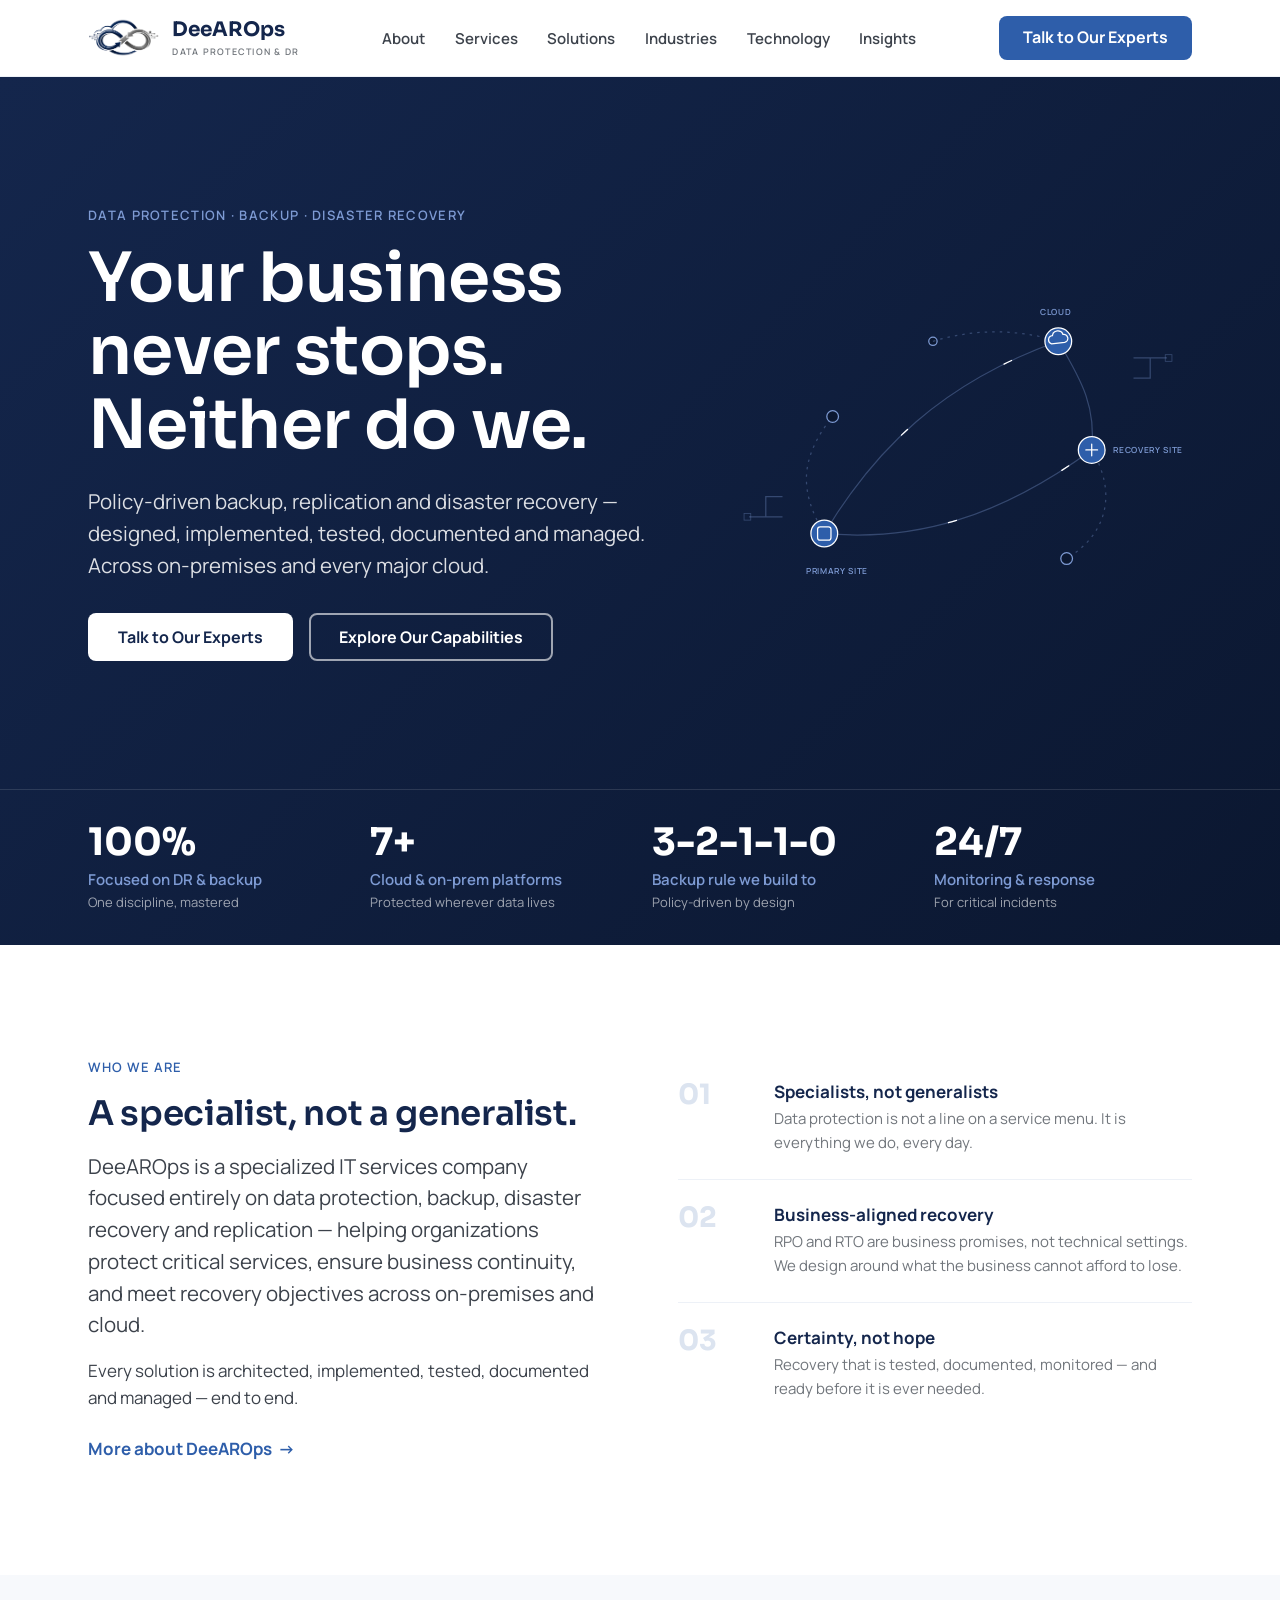
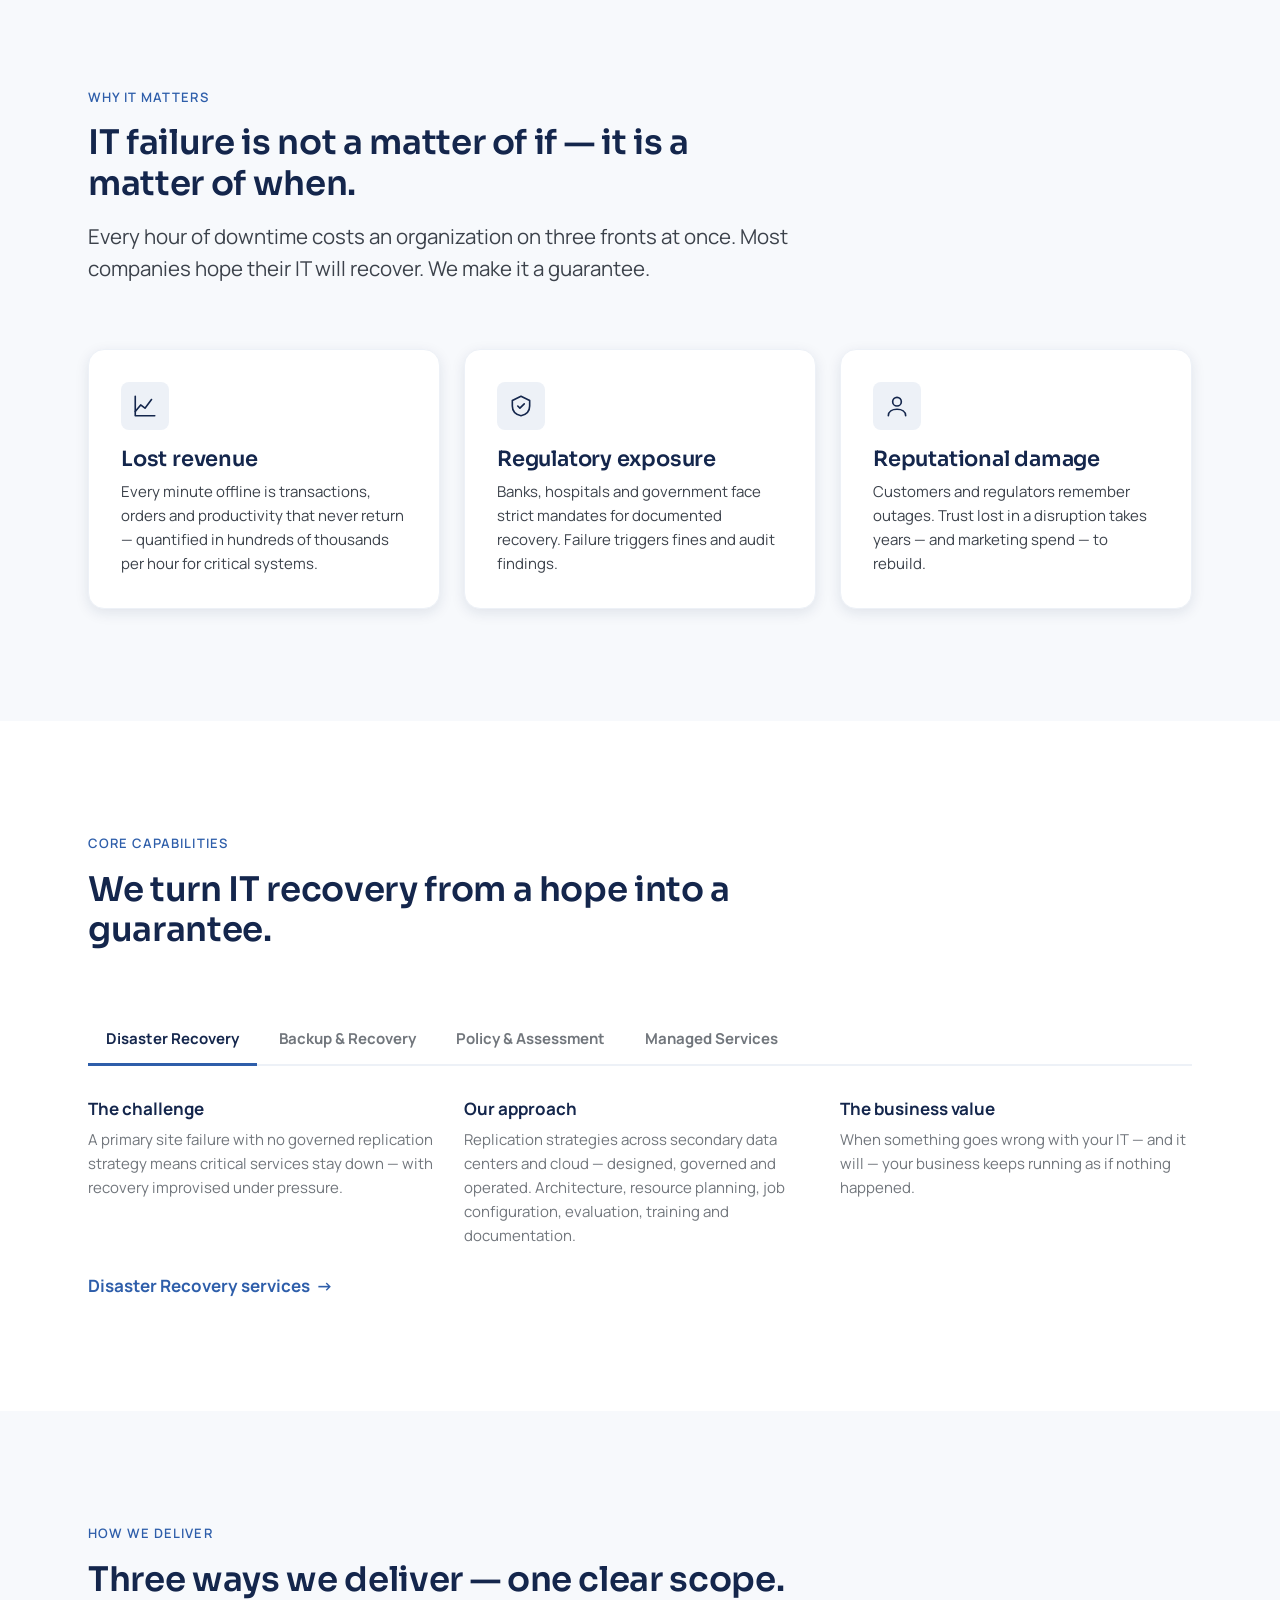
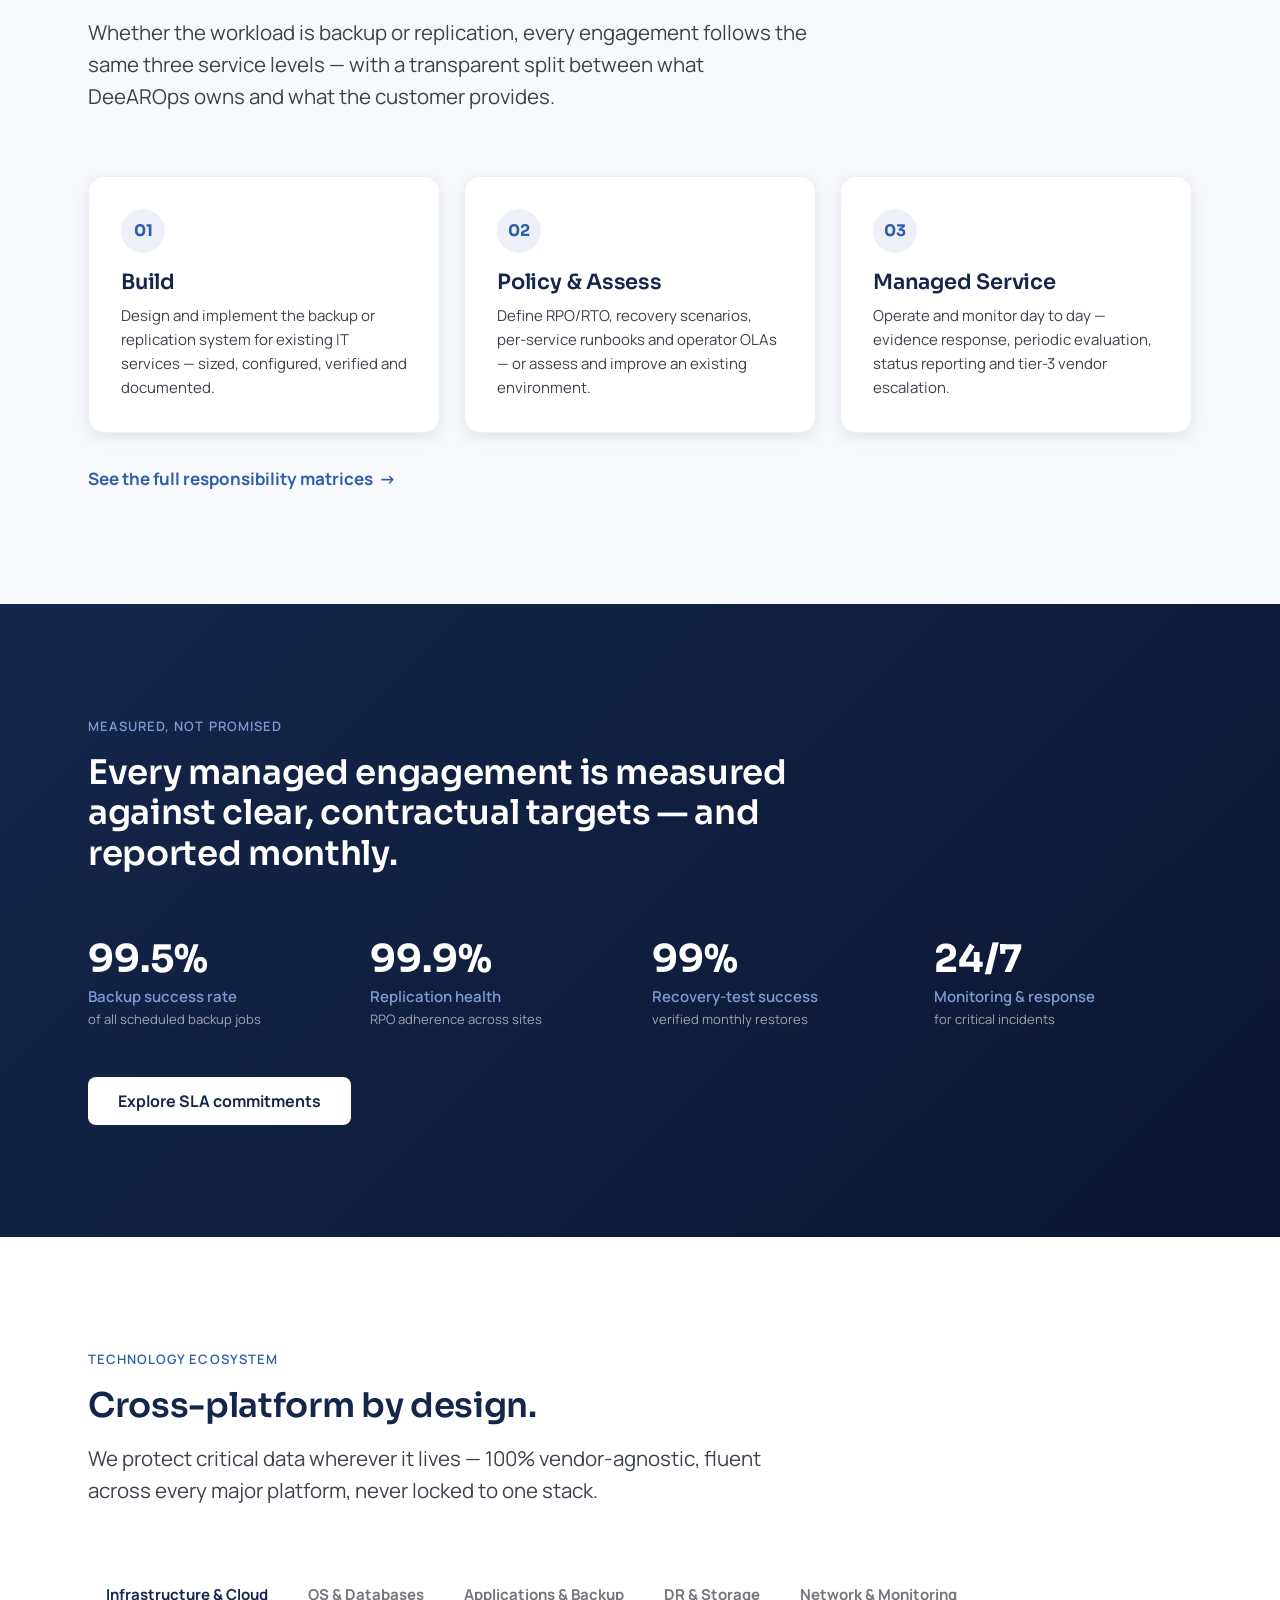
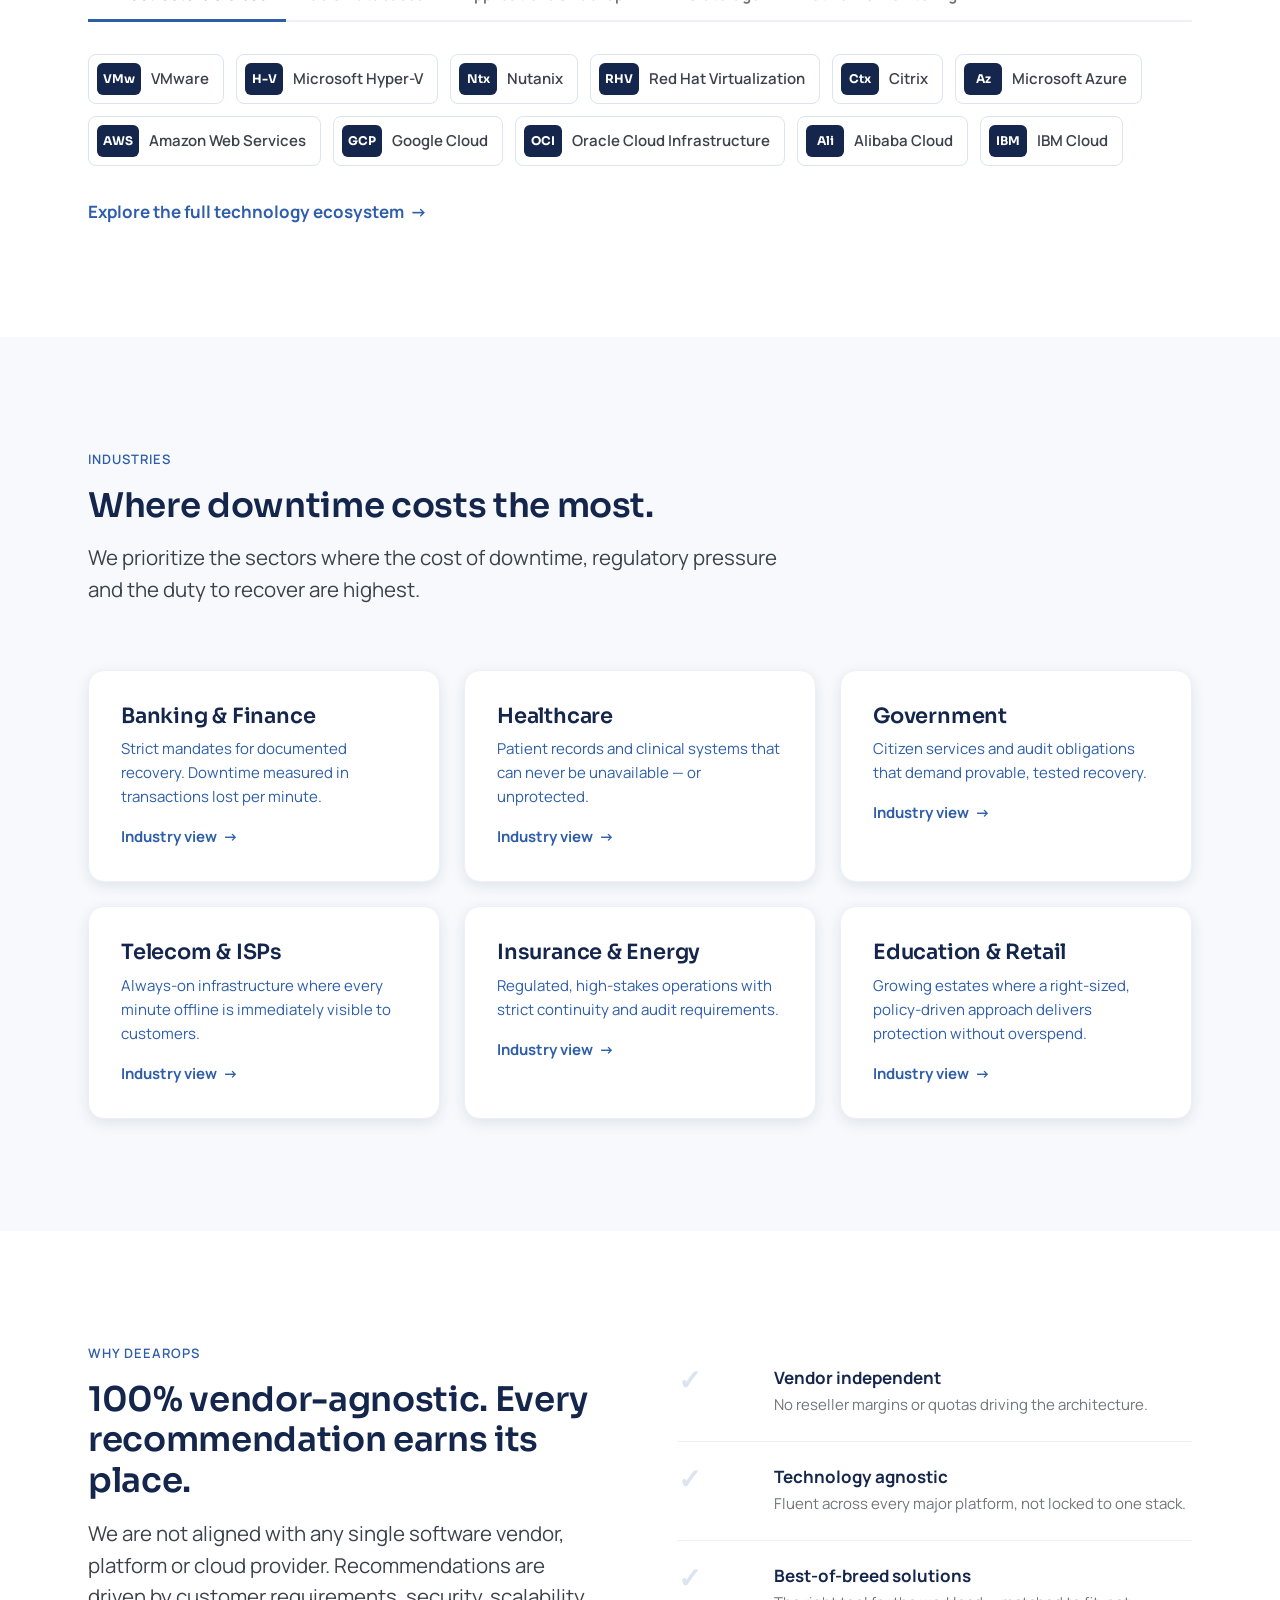
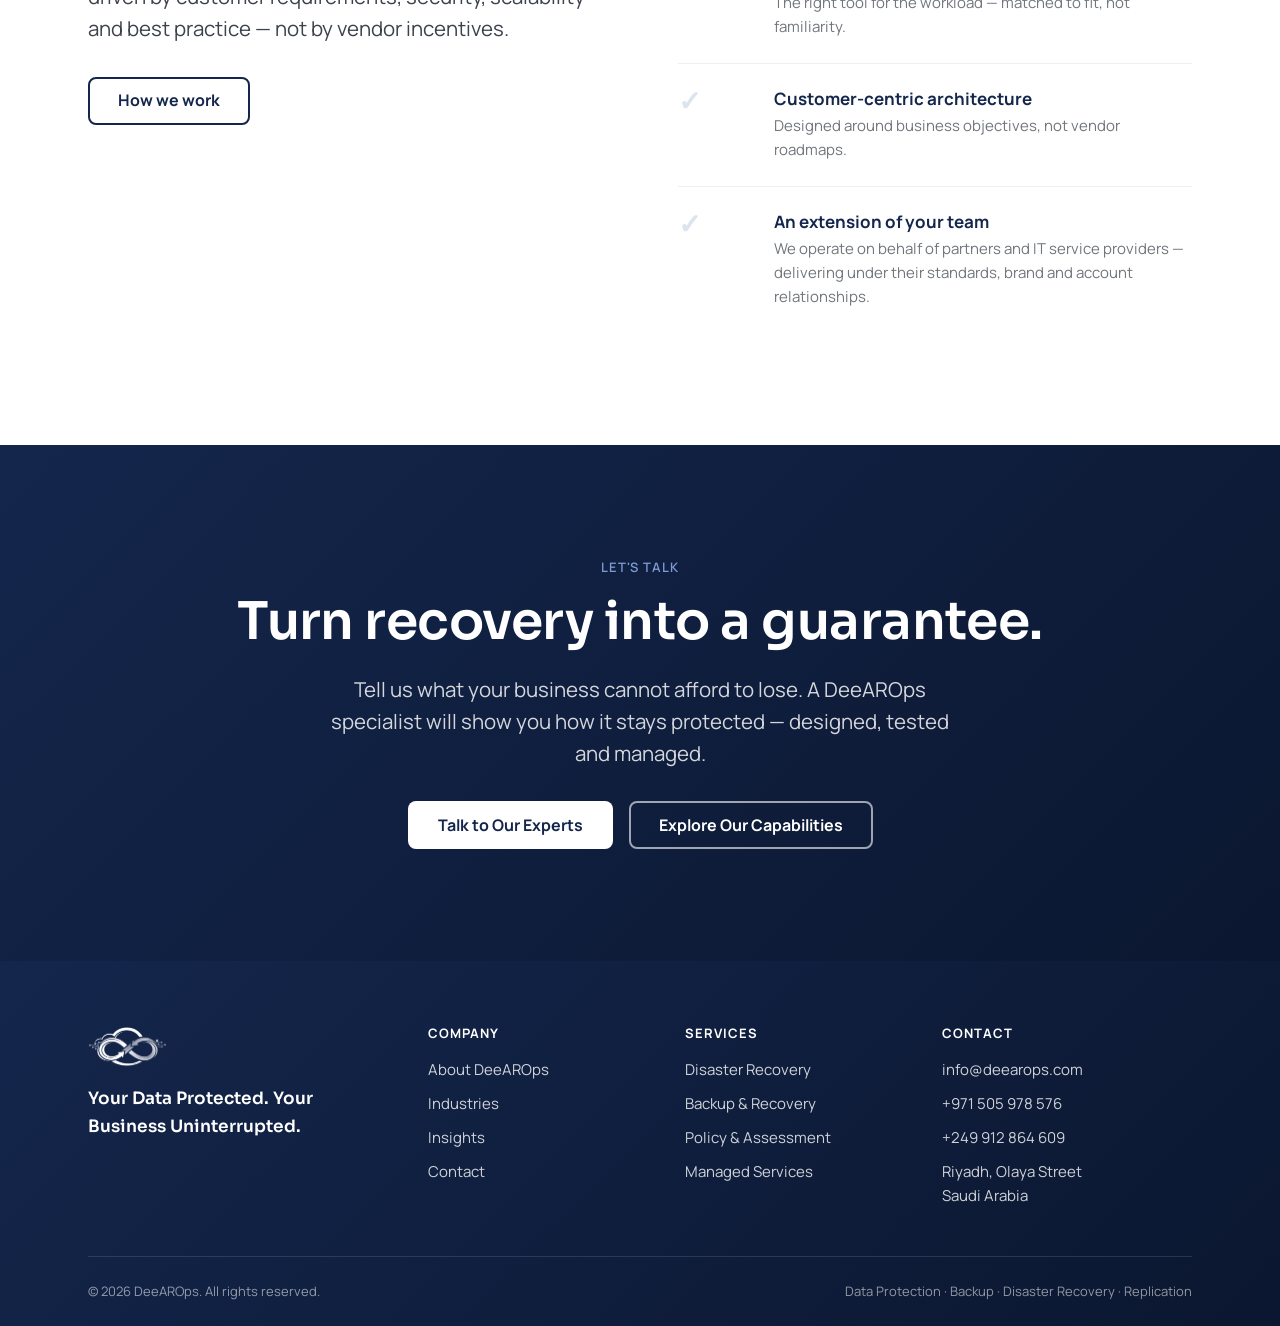
==== index.html @ 9488fcd0 "DeeAROps corporate website — brand-guideline-driven static site 8 pages (Home, About, Services, Solu" ====
<!DOCTYPE html>
<html lang="en">
<head>
<meta charset="utf-8">
<meta name="viewport" content="width=device-width, initial-scale=1">
<title>DeeAROps — Data Protection, Backup &amp; Disaster Recovery Specialists</title>
<meta name="description" content="DeeAROps is a specialized IT services company focused entirely on data protection, backup, disaster recovery and replication — policy-driven, vendor-neutral, across on-premises and every major cloud.">
<link rel="canonical" href="https://www.deearops.com/">
<meta property="og:type" content="website">
<meta property="og:title" content="DeeAROps — Your business never stops. Neither do we.">
<meta property="og:description" content="Policy-driven backup, replication and disaster recovery — designed, implemented, tested, documented and managed.">
<meta property="og:url" content="https://www.deearops.com/">
<meta property="og:image" content="https://www.deearops.com/assets/logo-icon.png">
<link rel="icon" type="image/png" sizes="32x32" href="assets/favicon-32.png">
<link rel="icon" type="image/png" sizes="48x48" href="assets/favicon-48.png">
<link rel="apple-touch-icon" href="assets/apple-touch-icon.png">
<link rel="preconnect" href="https://fonts.googleapis.com">
<link rel="preconnect" href="https://fonts.gstatic.com" crossorigin>
<link href="https://fonts.googleapis.com/css2?family=Manrope:wght@400;600;700&family=Sora:wght@500;600;700&display=swap" rel="stylesheet">
<link rel="stylesheet" href="css/main.css">
<script src="js/main.js" defer></script>
</head>
<body>
<a class="skip-link" href="#main">Skip to content</a>

<header class="site-header">
  <div class="container nav-wrap">
    <a class="brand" href="index.html" aria-label="DeeAROps home">
      <img src="assets/logo-mark.png" alt="DeeAROps — infinity cloud logo" width="72" height="40">
      <span>
        <span class="brand-name">DeeAROps</span>
        <span class="brand-tag">Data Protection &amp; DR</span>
      </span>
    </a>
    <nav class="site-nav" id="site-nav" aria-label="Main navigation">
      <ul>
        <li><a href="about.html">About</a></li>
        <li><a href="services.html">Services</a></li>
        <li><a href="solutions.html">Solutions</a></li>
        <li><a href="industries.html">Industries</a></li>
        <li><a href="technology.html">Technology</a></li>
        <li><a href="insights.html">Insights</a></li>
        <li class="mobile-only"><a href="contact.html">Talk to Our Experts</a></li>
      </ul>
    </nav>
    <div class="nav-cta"><a class="btn btn-primary" href="contact.html">Talk to Our Experts</a></div>
    <button class="nav-toggle" type="button" aria-expanded="false" aria-controls="site-nav" aria-label="Open menu">
      <span class="bar"></span><span class="bar"></span><span class="bar"></span>
    </button>
  </div>
</header>

<main id="main">

  <!-- ============ HERO ============ -->
  <section class="hero on-dark">
    <div class="container">
      <div class="hero-inner">
        <div>
          <span class="hero-eyebrow">Data Protection · Backup · Disaster Recovery</span>
          <h1 class="display">Your business never stops.<br>Neither do we.</h1>
          <p class="lead">Policy-driven backup, replication and disaster recovery — designed, implemented, tested, documented and managed. Across on-premises and every major cloud.</p>
          <div class="hero-ctas">
            <a class="btn btn-primary" href="contact.html">Talk to Our Experts</a>
            <a class="btn btn-secondary" href="services.html">Explore Our Capabilities</a>
          </div>
        </div>
        <div class="hero-visual" aria-hidden="true">
          <svg viewBox="0 0 560 460" role="presentation" focusable="false">
            <path class="net-line" d="M120 350 C 180 250, 260 170, 400 120"></path>
            <path class="net-flow" d="M120 350 C 180 250, 260 170, 400 120"></path>
            <path class="net-line" d="M120 350 C 230 360, 330 330, 440 250"></path>
            <path class="net-flow f2" d="M120 350 C 230 360, 330 330, 440 250"></path>
            <path class="net-line" d="M400 120 C 430 170, 445 200, 440 250"></path>
            <path class="net-flow f3" d="M400 120 C 430 170, 445 200, 440 250"></path>
            <path class="net-line" d="M120 350 C 90 300, 90 260, 130 210" stroke-dasharray="3 6"></path>
            <path class="net-line" d="M440 250 C 470 300, 460 350, 410 380" stroke-dasharray="3 6"></path>
            <circle class="net-node" cx="130" cy="210" r="7"></circle>
            <circle class="net-node" cx="410" cy="380" r="7"></circle>
            <circle class="net-node" cx="250" cy="120" r="5"></circle>
            <path class="net-line" d="M250 120 C 300 105, 350 105, 400 120" stroke-dasharray="3 6"></path>
            <circle class="net-pulse" cx="120" cy="350" r="26"></circle>
            <circle class="net-node net-node-core" cx="120" cy="350" r="16"></circle>
            <rect x="112" y="342" width="16" height="16" rx="3" fill="none" stroke="#fff" stroke-width="1.5"></rect>
            <text class="net-label" x="98" y="398">PRIMARY SITE</text>
            <circle class="net-pulse p2" cx="400" cy="120" r="26"></circle>
            <circle class="net-node net-node-core" cx="400" cy="120" r="16"></circle>
            <path d="M392 123 a5 5 0 0 1 1-9.8 a6.5 6.5 0 0 1 12.6-1.4 a4.8 4.8 0 0 1 2 9.4 z" fill="none" stroke="#fff" stroke-width="1.5" stroke-linejoin="round"></path>
            <text class="net-label" x="378" y="88">CLOUD</text>
            <circle class="net-pulse p3" cx="440" cy="250" r="26"></circle>
            <circle class="net-node net-node-core" cx="440" cy="250" r="16"></circle>
            <path d="M433 250 h14 M440 243 v14" stroke="#fff" stroke-width="1.5" stroke-linecap="round" fill="none"></path>
            <text class="net-label" x="466" y="254">RECOVERY SITE</text>
            <path class="net-line" d="M30 330 h40 M50 330 v-24 h20" stroke-opacity="0.2"></path>
            <rect x="24" y="326" width="8" height="8" fill="none" stroke="#7E9BD4" stroke-opacity="0.35"></rect>
            <path class="net-line" d="M530 140 h-40 M510 140 v24 h-20" stroke-opacity="0.2"></path>
            <rect x="528" y="136" width="8" height="8" fill="none" stroke="#7E9BD4" stroke-opacity="0.35"></rect>
          </svg>
        </div>
      </div>
    </div>
    <div class="stats-strip">
      <div class="container">
        <div class="grid grid-4">
          <div class="stat">
            <div class="stat-num">100%</div>
            <div class="stat-label">Focused on DR &amp; backup</div>
            <div class="stat-sub">One discipline, mastered</div>
          </div>
          <div class="stat">
            <div class="stat-num">7+</div>
            <div class="stat-label">Cloud &amp; on-prem platforms</div>
            <div class="stat-sub">Protected wherever data lives</div>
          </div>
          <div class="stat">
            <div class="stat-num">3-2-1-1-0</div>
            <div class="stat-label">Backup rule we build to</div>
            <div class="stat-sub">Policy-driven by design</div>
          </div>
          <div class="stat">
            <div class="stat-num">24/7</div>
            <div class="stat-label">Monitoring &amp; response</div>
            <div class="stat-sub">For critical incidents</div>
          </div>
        </div>
      </div>
    </div>
  </section>

  <!-- ============ INTRODUCTION ============ -->
  <section class="section">
    <div class="container">
      <div class="two-col">
        <div class="reveal">
          <span class="eyebrow">Who we are</span>
          <h2>A specialist, not a generalist.</h2>
          <p class="lead" style="margin-top:16px;">DeeAROps is a specialized IT services company focused entirely on data protection, backup, disaster recovery and replication — helping organizations protect critical services, ensure business continuity, and meet recovery objectives across on-premises and cloud.</p>
          <p style="margin-top:16px;">Every solution is architected, implemented, tested, documented and managed — end to end.</p>
          <p style="margin-top:24px;"><a class="text-link" href="about.html">More about DeeAROps <span class="arr" aria-hidden="true">→</span></a></p>
        </div>
        <div>
          <div class="value-row reveal">
            <div class="idx">01</div>
            <div>
              <h4>Specialists, not generalists</h4>
              <p class="muted" style="margin-top:4px;">Data protection is not a line on a service menu. It is everything we do, every day.</p>
            </div>
          </div>
          <div class="value-row reveal reveal-d1">
            <div class="idx">02</div>
            <div>
              <h4>Business-aligned recovery</h4>
              <p class="muted" style="margin-top:4px;">RPO and RTO are business promises, not technical settings. We design around what the business cannot afford to lose.</p>
            </div>
          </div>
          <div class="value-row reveal reveal-d2">
            <div class="idx">03</div>
            <div>
              <h4>Certainty, not hope</h4>
              <p class="muted" style="margin-top:4px;">Recovery that is tested, documented, monitored — and ready before it is ever needed.</p>
            </div>
          </div>
        </div>
      </div>
    </div>
  </section>

  <!-- ============ WHY IT MATTERS ============ -->
  <section class="section bg-paper">
    <div class="container">
      <div class="section-head reveal">
        <span class="eyebrow">Why it matters</span>
        <h2>IT failure is not a matter of if — it is a matter of when.</h2>
        <p class="lead">Every hour of downtime costs an organization on three fronts at once. Most companies hope their IT will recover. We make it a guarantee.</p>
      </div>
      <div class="grid grid-3">
        <div class="card reveal">
          <div class="card-icon" aria-hidden="true">
            <svg viewBox="0 0 24 24" fill="none" stroke-width="1.5" stroke-linecap="round" stroke-linejoin="round"><path d="M3 17l5-6 4 3 6-8"></path><path d="M21 21H3V3"></path></svg>
          </div>
          <h3>Lost revenue</h3>
          <p>Every minute offline is transactions, orders and productivity that never return — quantified in hundreds of thousands per hour for critical systems.</p>
        </div>
        <div class="card reveal reveal-d1">
          <div class="card-icon" aria-hidden="true">
            <svg viewBox="0 0 24 24" fill="none" stroke-width="1.5" stroke-linecap="round" stroke-linejoin="round"><path d="M12 3l8 4v5c0 5-3.5 8-8 9-4.5-1-8-4-8-9V7z"></path><path d="M9 12l2 2 4-4"></path></svg>
          </div>
          <h3>Regulatory exposure</h3>
          <p>Banks, hospitals and government face strict mandates for documented recovery. Failure triggers fines and audit findings.</p>
        </div>
        <div class="card reveal reveal-d2">
          <div class="card-icon" aria-hidden="true">
            <svg viewBox="0 0 24 24" fill="none" stroke-width="1.5" stroke-linecap="round" stroke-linejoin="round"><circle cx="12" cy="8" r="4"></circle><path d="M4 21c0-4 3.6-6 8-6s8 2 8 6"></path></svg>
          </div>
          <h3>Reputational damage</h3>
          <p>Customers and regulators remember outages. Trust lost in a disruption takes years — and marketing spend — to rebuild.</p>
        </div>
      </div>
    </div>
  </section>

  <!-- ============ CORE CAPABILITIES (tabs) ============ -->
  <section class="section">
    <div class="container">
      <div class="section-head reveal">
        <span class="eyebrow">Core capabilities</span>
        <h2>We turn IT recovery from a hope into a guarantee.</h2>
      </div>
      <div data-tabs class="reveal">
        <div class="tabs" role="tablist" aria-label="Core capabilities">
          <button class="tab-btn" role="tab" aria-selected="true" id="tab-dr" aria-controls="panel-dr">Disaster Recovery</button>
          <button class="tab-btn" role="tab" aria-selected="false" tabindex="-1" id="tab-backup" aria-controls="panel-backup">Backup &amp; Recovery</button>
          <button class="tab-btn" role="tab" aria-selected="false" tabindex="-1" id="tab-policy" aria-controls="panel-policy">Policy &amp; Assessment</button>
          <button class="tab-btn" role="tab" aria-selected="false" tabindex="-1" id="tab-managed" aria-controls="panel-managed">Managed Services</button>
        </div>
        <div class="tab-panel" role="tabpanel" id="panel-dr" aria-labelledby="tab-dr">
          <div class="grid grid-3">
            <div>
              <h4>The challenge</h4>
              <p class="muted" style="margin-top:8px;">A primary site failure with no governed replication strategy means critical services stay down — with recovery improvised under pressure.</p>
            </div>
            <div>
              <h4>Our approach</h4>
              <p class="muted" style="margin-top:8px;">Replication strategies across secondary data centers and cloud — designed, governed and operated. Architecture, resource planning, job configuration, evaluation, training and documentation.</p>
            </div>
            <div>
              <h4>The business value</h4>
              <p class="muted" style="margin-top:8px;">When something goes wrong with your IT — and it will — your business keeps running as if nothing happened.</p>
            </div>
          </div>
          <p style="margin-top:24px;"><a class="text-link" href="services.html#disaster-recovery">Disaster Recovery services <span class="arr" aria-hidden="true">→</span></a></p>
        </div>
        <div class="tab-panel" role="tabpanel" id="panel-backup" aria-labelledby="tab-backup" hidden>
          <div class="grid grid-3">
            <div>
              <h4>The challenge</h4>
              <p class="muted" style="margin-top:8px;">Backups that exist but are never verified are assumptions, not protection — discovered only when a restore fails.</p>
            </div>
            <div>
              <h4>Our approach</h4>
              <p class="muted" style="margin-top:8px;">System design, repository sizing, job configuration with verification, recovery validation, training, documentation and tier-2 support — built to the 3-2-1-1-0 rule.</p>
            </div>
            <div>
              <h4>The business value</h4>
              <p class="muted" style="margin-top:8px;">Verified, restorable copies of what the business cannot afford to lose — with evidence, not assumptions.</p>
            </div>
          </div>
          <p style="margin-top:24px;"><a class="text-link" href="services.html#backup-recovery">Backup &amp; Recovery services <span class="arr" aria-hidden="true">→</span></a></p>
        </div>
        <div class="tab-panel" role="tabpanel" id="panel-policy" aria-labelledby="tab-policy" hidden>
          <div class="grid grid-3">
            <div>
              <h4>The challenge</h4>
              <p class="muted" style="margin-top:8px;">Without defined RPO and RTO per service, recovery objectives are undocumented hopes — and regulators notice.</p>
            </div>
            <div>
              <h4>Our approach</h4>
              <p class="muted" style="margin-top:8px;">Defining RPO and RTO, building recovery scenarios and runbooks per service, developing operator OLAs, and assessing existing environments.</p>
            </div>
            <div>
              <h4>The business value</h4>
              <p class="muted" style="margin-top:8px;">Recovery promises the board, customers and auditors can rely on — documented, auditable, testable.</p>
            </div>
          </div>
          <p style="margin-top:24px;"><a class="text-link" href="services.html#service-levels">Policy &amp; Assessment services <span class="arr" aria-hidden="true">→</span></a></p>
        </div>
        <div class="tab-panel" role="tabpanel" id="panel-managed" aria-labelledby="tab-managed" hidden>
          <div class="grid grid-3">
            <div>
              <h4>The challenge</h4>
              <p class="muted" style="margin-top:8px;">Backup and replication estates need daily operation, monitoring and audit evidence — capacity most IT teams cannot staff around the clock.</p>
            </div>
            <div>
              <h4>Our approach</h4>
              <p class="muted" style="margin-top:8px;">Continuous operation and monitoring, audit-evidence response, periodic evaluation, status reporting and tier-3 vendor escalation.</p>
            </div>
            <div>
              <h4>The business value</h4>
              <p class="muted" style="margin-top:8px;">Accountability that stays — we remain your partner long after go-live, measured against contractual SLAs.</p>
            </div>
          </div>
          <p style="margin-top:24px;"><a class="text-link" href="services.html#sla">Managed Services &amp; SLAs <span class="arr" aria-hidden="true">→</span></a></p>
        </div>
      </div>
    </div>
  </section>

  <!-- ============ SERVICE LEVEL MODEL ============ -->
  <section class="section bg-paper">
    <div class="container">
      <div class="section-head reveal">
        <span class="eyebrow">How we deliver</span>
        <h2>Three ways we deliver — one clear scope.</h2>
        <p class="lead">Whether the workload is backup or replication, every engagement follows the same three service levels — with a transparent split between what DeeAROps owns and what the customer provides.</p>
      </div>
      <div class="grid grid-3">
        <div class="card reveal">
          <div class="step-num" aria-hidden="true">01</div>
          <h3>Build</h3>
          <p>Design and implement the backup or replication system for existing IT services — sized, configured, verified and documented.</p>
        </div>
        <div class="card reveal reveal-d1">
          <div class="step-num" aria-hidden="true">02</div>
          <h3>Policy &amp; Assess</h3>
          <p>Define RPO/RTO, recovery scenarios, per-service runbooks and operator OLAs — or assess and improve an existing environment.</p>
        </div>
        <div class="card reveal reveal-d2">
          <div class="step-num" aria-hidden="true">03</div>
          <h3>Managed Service</h3>
          <p>Operate and monitor day to day — evidence response, periodic evaluation, status reporting and tier-3 vendor escalation.</p>
        </div>
      </div>
      <p class="reveal" style="margin-top:32px;"><a class="text-link" href="services.html">See the full responsibility matrices <span class="arr" aria-hidden="true">→</span></a></p>
    </div>
  </section>

  <!-- ============ SLA BAND ============ -->
  <section class="section band-navy on-dark">
    <div class="container">
      <div class="section-head reveal">
        <span class="eyebrow">Measured, not promised</span>
        <h2>Every managed engagement is measured against clear, contractual targets — and reported monthly.</h2>
      </div>
      <div class="grid grid-4">
        <div class="reveal">
          <div class="stat-num">99.5%</div>
          <div class="stat-label">Backup success rate</div>
          <div class="stat-sub">of all scheduled backup jobs</div>
        </div>
        <div class="reveal reveal-d1">
          <div class="stat-num">99.9%</div>
          <div class="stat-label">Replication health</div>
          <div class="stat-sub">RPO adherence across sites</div>
        </div>
        <div class="reveal reveal-d2">
          <div class="stat-num">99%</div>
          <div class="stat-label">Recovery-test success</div>
          <div class="stat-sub">verified monthly restores</div>
        </div>
        <div class="reveal reveal-d3">
          <div class="stat-num">24/7</div>
          <div class="stat-label">Monitoring &amp; response</div>
          <div class="stat-sub">for critical incidents</div>
        </div>
      </div>
      <div class="hero-ctas reveal" style="margin-top:48px;">
        <a class="btn btn-primary" href="solutions.html">Explore SLA commitments</a>
      </div>
    </div>
  </section>

  <!-- ============ TECHNOLOGY ECOSYSTEM ============ -->
  <section class="section">
    <div class="container">
      <div class="section-head reveal">
        <span class="eyebrow">Technology ecosystem</span>
        <h2>Cross-platform by design.</h2>
        <p class="lead">We protect critical data wherever it lives — 100% vendor-agnostic, fluent across every major platform, never locked to one stack.</p>
      </div>
      <div data-tabs class="reveal">
        <div class="tabs" role="tablist" aria-label="Technology categories">
          <button class="tab-btn" role="tab" aria-selected="true" id="tt-1" aria-controls="tp-1">Infrastructure &amp; Cloud</button>
          <button class="tab-btn" role="tab" aria-selected="false" tabindex="-1" id="tt-2" aria-controls="tp-2">OS &amp; Databases</button>
          <button class="tab-btn" role="tab" aria-selected="false" tabindex="-1" id="tt-3" aria-controls="tp-3">Applications &amp; Backup</button>
          <button class="tab-btn" role="tab" aria-selected="false" tabindex="-1" id="tt-4" aria-controls="tp-4">DR &amp; Storage</button>
          <button class="tab-btn" role="tab" aria-selected="false" tabindex="-1" id="tt-5" aria-controls="tp-5">Network &amp; Monitoring</button>
        </div>
        <div class="tab-panel" role="tabpanel" id="tp-1" aria-labelledby="tt-1">
          <div class="badge-grid">
            <span class="tech-badge"><span class="abbr" aria-hidden="true">VMw</span>VMware</span>
            <span class="tech-badge"><span class="abbr" aria-hidden="true">H-V</span>Microsoft Hyper-V</span>
            <span class="tech-badge"><span class="abbr" aria-hidden="true">Ntx</span>Nutanix</span>
            <span class="tech-badge"><span class="abbr" aria-hidden="true">RHV</span>Red Hat Virtualization</span>
            <span class="tech-badge"><span class="abbr" aria-hidden="true">Ctx</span>Citrix</span>
            <span class="tech-badge"><span class="abbr" aria-hidden="true">Az</span>Microsoft Azure</span>
            <span class="tech-badge"><span class="abbr" aria-hidden="true">AWS</span>Amazon Web Services</span>
            <span class="tech-badge"><span class="abbr" aria-hidden="true">GCP</span>Google Cloud</span>
            <span class="tech-badge"><span class="abbr" aria-hidden="true">OCI</span>Oracle Cloud Infrastructure</span>
            <span class="tech-badge"><span class="abbr" aria-hidden="true">Ali</span>Alibaba Cloud</span>
            <span class="tech-badge"><span class="abbr" aria-hidden="true">IBM</span>IBM Cloud</span>
          </div>
        </div>
        <div class="tab-panel" role="tabpanel" id="tp-2" aria-labelledby="tt-2" hidden>
          <div class="badge-grid">
            <span class="tech-badge"><span class="abbr" aria-hidden="true">WS</span>Windows Server</span>
            <span class="tech-badge"><span class="abbr" aria-hidden="true">RHL</span>Red Hat</span>
            <span class="tech-badge"><span class="abbr" aria-hidden="true">Ubu</span>Ubuntu</span>
            <span class="tech-badge"><span class="abbr" aria-hidden="true">SUSE</span>SUSE</span>
            <span class="tech-badge"><span class="abbr" aria-hidden="true">OL</span>Oracle Linux</span>
            <span class="tech-badge"><span class="abbr" aria-hidden="true">UX</span>UNIX</span>
            <span class="tech-badge"><span class="abbr" aria-hidden="true">SQL</span>Microsoft SQL Server</span>
            <span class="tech-badge"><span class="abbr" aria-hidden="true">Ora</span>Oracle Database</span>
            <span class="tech-badge"><span class="abbr" aria-hidden="true">PG</span>PostgreSQL</span>
            <span class="tech-badge"><span class="abbr" aria-hidden="true">My</span>MySQL</span>
            <span class="tech-badge"><span class="abbr" aria-hidden="true">MDB</span>MariaDB</span>
            <span class="tech-badge"><span class="abbr" aria-hidden="true">Mgo</span>MongoDB</span>
            <span class="tech-badge"><span class="abbr" aria-hidden="true">HANA</span>SAP HANA</span>
          </div>
        </div>
        <div class="tab-panel" role="tabpanel" id="tp-3" aria-labelledby="tt-3" hidden>
          <div class="badge-grid">
            <span class="tech-badge"><span class="abbr" aria-hidden="true">Exc</span>Exchange</span>
            <span class="tech-badge"><span class="abbr" aria-hidden="true">AD</span>Active Directory</span>
            <span class="tech-badge"><span class="abbr" aria-hidden="true">M365</span>Microsoft 365</span>
            <span class="tech-badge"><span class="abbr" aria-hidden="true">SAP</span>SAP</span>
            <span class="tech-badge"><span class="abbr" aria-hidden="true">OrA</span>Oracle Applications</span>
            <span class="tech-badge"><span class="abbr" aria-hidden="true">Web</span>Web &amp; Middleware</span>
            <span class="tech-badge"><span class="abbr" aria-hidden="true">Vee</span>Veeam</span>
            <span class="tech-badge"><span class="abbr" aria-hidden="true">NBU</span>Veritas NetBackup</span>
            <span class="tech-badge"><span class="abbr" aria-hidden="true">CV</span>Commvault</span>
            <span class="tech-badge"><span class="abbr" aria-hidden="true">Rbk</span>Rubrik</span>
            <span class="tech-badge"><span class="abbr" aria-hidden="true">Coh</span>Cohesity</span>
            <span class="tech-badge"><span class="abbr" aria-hidden="true">PP</span>Dell PowerProtect</span>
            <span class="tech-badge"><span class="abbr" aria-hidden="true">ISP</span>IBM Spectrum Protect</span>
          </div>
        </div>
        <div class="tab-panel" role="tabpanel" id="tp-4" aria-labelledby="tt-4" hidden>
          <div class="badge-grid">
            <span class="tech-badge"><span class="abbr" aria-hidden="true">ASR</span>Azure Site Recovery</span>
            <span class="tech-badge"><span class="abbr" aria-hidden="true">SRM</span>VMware Site Recovery Manager</span>
            <span class="tech-badge"><span class="abbr" aria-hidden="true">Zto</span>Zerto</span>
            <span class="tech-badge"><span class="abbr" aria-hidden="true">VR</span>Veeam Replication</span>
            <span class="tech-badge"><span class="abbr" aria-hidden="true">SR</span>Storage Replication</span>
            <span class="tech-badge"><span class="abbr" aria-hidden="true">ODG</span>Oracle Data Guard</span>
            <span class="tech-badge"><span class="abbr" aria-hidden="true">AO</span>SQL Server Always On</span>
            <span class="tech-badge"><span class="abbr" aria-hidden="true">EMC</span>Dell EMC</span>
            <span class="tech-badge"><span class="abbr" aria-hidden="true">NtA</span>NetApp</span>
            <span class="tech-badge"><span class="abbr" aria-hidden="true">HPE</span>HPE</span>
            <span class="tech-badge"><span class="abbr" aria-hidden="true">Pure</span>Pure Storage</span>
            <span class="tech-badge"><span class="abbr" aria-hidden="true">IBM</span>IBM Storage</span>
            <span class="tech-badge"><span class="abbr" aria-hidden="true">HV</span>Hitachi Vantara</span>
          </div>
        </div>
        <div class="tab-panel" role="tabpanel" id="tp-5" aria-labelledby="tt-5" hidden>
          <div class="badge-grid">
            <span class="tech-badge"><span class="abbr" aria-hidden="true">Csco</span>Cisco</span>
            <span class="tech-badge"><span class="abbr" aria-hidden="true">Ftn</span>Fortinet</span>
            <span class="tech-badge"><span class="abbr" aria-hidden="true">PAN</span>Palo Alto Networks</span>
            <span class="tech-badge"><span class="abbr" aria-hidden="true">CP</span>Check Point</span>
            <span class="tech-badge"><span class="abbr" aria-hidden="true">F5</span>F5</span>
            <span class="tech-badge"><span class="abbr" aria-hidden="true">Sph</span>Sophos</span>
            <span class="tech-badge"><span class="abbr" aria-hidden="true">Ksp</span>Kaspersky</span>
            <span class="tech-badge"><span class="abbr" aria-hidden="true">Def</span>Microsoft Defender</span>
            <span class="tech-badge"><span class="abbr" aria-hidden="true">SW</span>SolarWinds</span>
            <span class="tech-badge"><span class="abbr" aria-hidden="true">PRTG</span>PRTG</span>
            <span class="tech-badge"><span class="abbr" aria-hidden="true">Zbx</span>Zabbix</span>
            <span class="tech-badge"><span class="abbr" aria-hidden="true">Grf</span>Grafana</span>
            <span class="tech-badge"><span class="abbr" aria-hidden="true">Prm</span>Prometheus</span>
            <span class="tech-badge"><span class="abbr" aria-hidden="true">SCOM</span>SCOM</span>
          </div>
        </div>
      </div>
      <p class="reveal" style="margin-top:32px;"><a class="text-link" href="technology.html">Explore the full technology ecosystem <span class="arr" aria-hidden="true">→</span></a></p>
    </div>
  </section>

  <!-- ============ INDUSTRIES ============ -->
  <section class="section bg-paper">
    <div class="container">
      <div class="section-head reveal">
        <span class="eyebrow">Industries</span>
        <h2>Where downtime costs the most.</h2>
        <p class="lead">We prioritize the sectors where the cost of downtime, regulatory pressure and the duty to recover are highest.</p>
      </div>
      <div class="grid grid-3">
        <a class="card reveal" href="industries.html#banking" style="text-decoration:none;">
          <h3>Banking &amp; Finance</h3>
          <p>Strict mandates for documented recovery. Downtime measured in transactions lost per minute.</p>
          <span class="text-link">Industry view <span class="arr" aria-hidden="true">→</span></span>
        </a>
        <a class="card reveal reveal-d1" href="industries.html#healthcare" style="text-decoration:none;">
          <h3>Healthcare</h3>
          <p>Patient records and clinical systems that can never be unavailable — or unprotected.</p>
          <span class="text-link">Industry view <span class="arr" aria-hidden="true">→</span></span>
        </a>
        <a class="card reveal reveal-d2" href="industries.html#government" style="text-decoration:none;">
          <h3>Government</h3>
          <p>Citizen services and audit obligations that demand provable, tested recovery.</p>
          <span class="text-link">Industry view <span class="arr" aria-hidden="true">→</span></span>
        </a>
        <a class="card reveal" href="industries.html#telecom" style="text-decoration:none;">
          <h3>Telecom &amp; ISPs</h3>
          <p>Always-on infrastructure where every minute offline is immediately visible to customers.</p>
          <span class="text-link">Industry view <span class="arr" aria-hidden="true">→</span></span>
        </a>
        <a class="card reveal reveal-d1" href="industries.html#insurance-energy" style="text-decoration:none;">
          <h3>Insurance &amp; Energy</h3>
          <p>Regulated, high-stakes operations with strict continuity and audit requirements.</p>
          <span class="text-link">Industry view <span class="arr" aria-hidden="true">→</span></span>
        </a>
        <a class="card reveal reveal-d2" href="industries.html#education-retail" style="text-decoration:none;">
          <h3>Education &amp; Retail</h3>
          <p>Growing estates where a right-sized, policy-driven approach delivers protection without overspend.</p>
          <span class="text-link">Industry view <span class="arr" aria-hidden="true">→</span></span>
        </a>
      </div>
    </div>
  </section>

  <!-- ============ WHY DEEAROPS ============ -->
  <section class="section">
    <div class="container">
      <div class="two-col">
        <div class="reveal sticky-aside">
          <span class="eyebrow">Why DeeAROps</span>
          <h2>100% vendor-agnostic. Every recommendation earns its place.</h2>
          <p class="lead" style="margin-top:16px;">We are not aligned with any single software vendor, platform or cloud provider. Recommendations are driven by customer requirements, security, scalability and best practice — not by vendor incentives.</p>
          <div class="hero-ctas">
            <a class="btn btn-secondary" href="about.html">How we work</a>
          </div>
        </div>
        <div>
          <div class="value-row reveal">
            <div class="idx" aria-hidden="true">✓</div>
            <div>
              <h4>Vendor independent</h4>
              <p class="muted" style="margin-top:4px;">No reseller margins or quotas driving the architecture.</p>
            </div>
          </div>
          <div class="value-row reveal">
            <div class="idx" aria-hidden="true">✓</div>
            <div>
              <h4>Technology agnostic</h4>
              <p class="muted" style="margin-top:4px;">Fluent across every major platform, not locked to one stack.</p>
            </div>
          </div>
          <div class="value-row reveal">
            <div class="idx" aria-hidden="true">✓</div>
            <div>
              <h4>Best-of-breed solutions</h4>
              <p class="muted" style="margin-top:4px;">The right tool for the workload — matched to fit, not familiarity.</p>
            </div>
          </div>
          <div class="value-row reveal">
            <div class="idx" aria-hidden="true">✓</div>
            <div>
              <h4>Customer-centric architecture</h4>
              <p class="muted" style="margin-top:4px;">Designed around business objectives, not vendor roadmaps.</p>
            </div>
          </div>
          <div class="value-row reveal">
            <div class="idx" aria-hidden="true">✓</div>
            <div>
              <h4>An extension of your team</h4>
              <p class="muted" style="margin-top:4px;">We operate on behalf of partners and IT service providers — delivering under their standards, brand and account relationships.</p>
            </div>
          </div>
        </div>
      </div>
    </div>
  </section>

  <!-- ============ FINAL CTA ============ -->
  <section class="section band-navy on-dark cta-band">
    <div class="container reveal">
      <span class="eyebrow">Let's talk</span>
      <h2 class="display">Turn recovery into a guarantee.</h2>
      <p class="lead">Tell us what your business cannot afford to lose. A DeeAROps specialist will show you how it stays protected — designed, tested and managed.</p>
      <div class="hero-ctas">
        <a class="btn btn-primary" href="contact.html">Talk to Our Experts</a>
        <a class="btn btn-secondary" href="services.html">Explore Our Capabilities</a>
      </div>
    </div>
  </section>

</main>

<footer class="site-footer">
  <div class="container">
    <div class="footer-main">
      <div class="footer-brand">
        <img src="assets/logo-mark-white.png" alt="DeeAROps logo" width="80" height="44">
        <p class="tagline">Your Data Protected. Your Business Uninterrupted.</p>
      </div>
      <nav class="footer-col" aria-label="Company">
        <h4>Company</h4>
        <ul>
          <li><a href="about.html">About DeeAROps</a></li>
          <li><a href="industries.html">Industries</a></li>
          <li><a href="insights.html">Insights</a></li>
          <li><a href="contact.html">Contact</a></li>
        </ul>
      </nav>
      <nav class="footer-col" aria-label="Services">
        <h4>Services</h4>
        <ul>
          <li><a href="services.html#disaster-recovery">Disaster Recovery</a></li>
          <li><a href="services.html#backup-recovery">Backup &amp; Recovery</a></li>
          <li><a href="services.html#service-levels">Policy &amp; Assessment</a></li>
          <li><a href="services.html#sla">Managed Services</a></li>
        </ul>
      </nav>
      <div class="footer-col">
        <h4>Contact</h4>
        <ul>
          <li><a href="mailto:info@deearops.com">info@deearops.com</a></li>
          <li><a href="tel:+971505978576">+971 505 978 576</a></li>
          <li><a href="tel:+249912864609">+249 912 864 609</a></li>
          <li>Riyadh, Olaya Street<br>Saudi Arabia</li>
        </ul>
      </div>
    </div>
    <div class="footer-bottom">
      <span>© 2026 DeeAROps. All rights reserved.</span>
      <span>Data Protection · Backup · Disaster Recovery · Replication</span>
    </div>
  </div>
</footer>
</body>
</html>
---- css/main.css ----
/* ==========================================================================
   DeeAROps — main.css
   Design tokens sourced from DeeAROps Brand Guidelines v1.1 (authoritative).
   Colors, type (Sora/Manrope), 8-pt spacing, radii, shadows, gradient rules.
   ========================================================================== */

:root {
  /* Primary palette */
  --navy: #14264C;
  --midnight: #0B1730;
  --steel: #71767C;
  /* Secondary & accent */
  --horizon: #2E5EAA;
  --horizon-dark: #274F90;
  --sky-steel: #7E9BD4;
  --cloud-blue: #DCE4F0;
  /* Neutrals */
  --ink: #10151F;
  --graphite: #3C424B;
  --silver: #9AA1AC;
  --mist: #EDF1F7;
  --paper: #F7F9FC;
  --white: #FFFFFF;

  /* The only permitted gradient: navy depth, 135deg */
  --grad-navy: linear-gradient(135deg, #14264C 0%, #0B1730 100%);

  /* Soft navy-tinted shadow */
  --shadow: 0 10px 30px rgba(20, 38, 76, 0.12);
  --shadow-sm: 0 4px 14px rgba(20, 38, 76, 0.10);

  /* Corner radius: 8 controls / 16 cards / 24 feature panels */
  --r-sm: 8px;
  --r-md: 16px;
  --r-lg: 24px;

  /* 8-point spacing scale */
  --s-1: 8px;  --s-2: 16px; --s-3: 24px; --s-4: 32px;
  --s-6: 48px; --s-8: 64px; --s-12: 96px;

  /* Type */
  --font-head: "Sora", "Segoe UI", "Helvetica Neue", sans-serif;
  --font-body: "Manrope", "Segoe UI", "Helvetica Neue", sans-serif;

  --fs-display: clamp(2.625rem, 5.5vw, 4.25rem);
  --fs-h1: clamp(2.125rem, 4vw, 3rem);
  --fs-h2: clamp(1.625rem, 2.8vw, 2.125rem);
  --fs-h3: 1.3125rem;
  --fs-h4: 1.0625rem;
  --fs-lead: clamp(1.125rem, 1.6vw, 1.3125rem);
  --fs-body: 1.0625rem;
  --fs-small: 0.9375rem;
  --fs-caption: 0.8125rem;

  --container: 1200px;
  --nav-h: 76px;
}

/* ---------- Reset ---------- */
*, *::before, *::after { box-sizing: border-box; }
* { margin: 0; }
html { scroll-behavior: smooth; }
body {
  font-family: var(--font-body);
  font-size: var(--fs-body);
  line-height: 1.6;
  color: var(--graphite);
  background: var(--white);
  -webkit-font-smoothing: antialiased;
  text-rendering: optimizeLegibility;
}
img, svg { display: block; max-width: 100%; }
a { color: var(--horizon); text-decoration: none; }
a:hover { text-decoration: underline; text-underline-offset: 3px; }
button { font: inherit; cursor: pointer; }
:focus-visible {
  outline: 3px solid var(--horizon);
  outline-offset: 2px;
  border-radius: 2px;
}

.skip-link {
  position: absolute; left: -999px; top: 0; z-index: 200;
  background: var(--navy); color: #fff; padding: 12px 20px;
  border-radius: 0 0 var(--r-sm) 0;
}
.skip-link:focus { left: 0; }

/* ---------- Typography ---------- */
h1, h2, h3, .display {
  font-family: var(--font-head);
  font-weight: 600;
  color: var(--navy);
  letter-spacing: -0.01em;
}
.display { font-size: var(--fs-display); line-height: 1.08; }
h1 { font-size: var(--fs-h1); line-height: 1.15; }
h2 { font-size: var(--fs-h2); line-height: 1.2; }
h3 { font-size: var(--fs-h3); line-height: 1.25; }
h4 {
  font-family: var(--font-body);
  font-weight: 700;
  font-size: var(--fs-h4);
  line-height: 1.3;
  color: var(--navy);
}
p.lead { font-size: var(--fs-lead); line-height: 1.55; color: var(--graphite); }
.eyebrow {
  font-family: var(--font-body);
  font-weight: 600;
  font-size: var(--fs-caption);
  letter-spacing: 0.08em;
  text-transform: uppercase;
  color: var(--horizon);
  display: block;
  margin-bottom: var(--s-2);
}
.on-dark .eyebrow { color: var(--sky-steel); }
.on-dark h1, .on-dark h2, .on-dark h3, .on-dark .display, .on-dark h4 { color: #fff; }
.on-dark p { color: rgba(255, 255, 255, 0.82); }
.muted { color: var(--steel); font-size: var(--fs-small); }

/* ---------- Layout ---------- */
.container {
  max-width: var(--container);
  margin-inline: auto;
  padding-inline: clamp(20px, 4vw, 48px);
}
.section { padding-block: clamp(64px, 9vw, 112px); }
.section-head { max-width: 720px; margin-bottom: clamp(40px, 6vw, 64px); }
.section-head.center { margin-inline: auto; text-align: center; }
.section-head h2 + p, .section-head h1 + p { margin-top: var(--s-2); }
.bg-paper { background: var(--paper); }
.bg-mist { background: var(--mist); }
.band-navy { background: var(--grad-navy); color: #fff; }

.grid { display: grid; gap: var(--s-3); }
.grid-2 { grid-template-columns: repeat(2, 1fr); }
.grid-3 { grid-template-columns: repeat(3, 1fr); }
.grid-4 { grid-template-columns: repeat(4, 1fr); }
@media (max-width: 980px) {
  .grid-3, .grid-4 { grid-template-columns: repeat(2, 1fr); }
}
@media (max-width: 640px) {
  .grid-2, .grid-3, .grid-4 { grid-template-columns: 1fr; }
}

/* ---------- Buttons ---------- */
.btn {
  display: inline-flex;
  align-items: center;
  justify-content: center;
  gap: 10px;
  min-height: 48px;
  padding: 12px 28px;
  border-radius: var(--r-sm);
  border: 2px solid transparent;
  font-family: var(--font-body);
  font-weight: 700;
  font-size: 1rem;
  line-height: 1.2;
  text-decoration: none;
  transition: background-color 0.2s ease, border-color 0.2s ease,
              color 0.2s ease, transform 0.2s ease, box-shadow 0.2s ease;
}
.btn:hover { text-decoration: none; transform: translateY(-1px); }
.btn:active { transform: translateY(0); }
.btn-primary { background: var(--horizon); color: #fff; }
.btn-primary:hover { background: var(--horizon-dark); box-shadow: var(--shadow-sm); }
.btn-secondary { border-color: var(--navy); color: var(--navy); background: transparent; }
.btn-secondary:hover { background: var(--navy); color: #fff; }
.on-dark .btn-primary { background: #fff; color: var(--navy); }
.on-dark .btn-primary:hover { background: var(--cloud-blue); }
.on-dark .btn-secondary { border-color: rgba(255,255,255,0.6); color: #fff; }
.on-dark .btn-secondary:hover { background: rgba(255,255,255,0.1); border-color: #fff; }
.text-link {
  font-weight: 700;
  color: var(--horizon);
  display: inline-flex;
  align-items: center;
  gap: 6px;
}
.text-link .arr { transition: transform 0.2s ease; }
.text-link:hover .arr { transform: translateX(4px); }

/* ---------- Header / navigation ---------- */
.site-header {
  position: sticky;
  top: 0;
  z-index: 100;
  background: rgba(255, 255, 255, 0.94);
  backdrop-filter: blur(10px);
  border-bottom: 1px solid var(--mist);
}
.nav-wrap {
  display: flex;
  align-items: center;
  justify-content: space-between;
  gap: var(--s-3);
  min-height: var(--nav-h);
}
.brand {
  display: flex;
  align-items: center;
  gap: 12px;
  text-decoration: none;
}
.brand:hover { text-decoration: none; }
.brand img { height: 40px; width: auto; }
.brand-name {
  font-family: var(--font-head);
  font-weight: 700;
  font-size: 1.25rem;
  color: var(--navy);
  line-height: 1.1;
}
.brand-tag {
  display: block;
  font-family: var(--font-body);
  font-size: 0.5625rem;
  font-weight: 600;
  letter-spacing: 0.14em;
  color: var(--steel);
  text-transform: uppercase;
  margin-top: 2px;
}
.site-nav ul {
  display: flex;
  align-items: center;
  gap: clamp(16px, 2vw, 32px);
  list-style: none;
  padding: 0;
}
.site-nav a {
  font-weight: 600;
  font-size: 0.9375rem;
  color: var(--graphite);
  padding: 8px 2px;
}
.site-nav a:hover { color: var(--navy); text-decoration: none; }
.site-nav a[aria-current="page"] {
  color: var(--navy);
  box-shadow: inset 0 -2px 0 var(--horizon);
}
.nav-cta { white-space: nowrap; }
.nav-cta .btn { min-height: 44px; padding: 10px 22px; }
.mobile-only { display: none; }
.nav-toggle {
  display: none;
  background: none;
  border: 0;
  padding: 10px;
  border-radius: var(--r-sm);
}
.nav-toggle .bar {
  display: block;
  width: 24px;
  height: 2px;
  background: var(--navy);
  margin: 5px 0;
  transition: transform 0.25s ease, opacity 0.25s ease;
}

@media (max-width: 1080px) {
  .mobile-only { display: block; }
  .nav-toggle { display: block; }
  .site-nav {
    position: fixed;
    inset: var(--nav-h) 0 0 0;
    background: var(--grad-navy);
    display: none;
    padding: var(--s-4) clamp(20px, 6vw, 48px);
    overflow-y: auto;
  }
  .site-nav.open { display: block; }
  .site-nav ul { flex-direction: column; align-items: flex-start; gap: 4px; }
  .site-nav li { width: 100%; border-bottom: 1px solid rgba(255,255,255,0.08); }
  .site-nav a {
    display: block;
    width: 100%;
    padding: 16px 4px;
    color: #fff;
    font-family: var(--font-head);
    font-size: 1.25rem;
  }
  .site-nav a:hover, .site-nav a[aria-current="page"] { color: var(--sky-steel); box-shadow: none; }
  .nav-open .nav-toggle .bar:nth-child(1) { transform: translateY(7px) rotate(45deg); }
  .nav-open .nav-toggle .bar:nth-child(2) { opacity: 0; }
  .nav-open .nav-toggle .bar:nth-child(3) { transform: translateY(-7px) rotate(-45deg); }
  .nav-open { overflow: hidden; }
}
@media (max-width: 560px) {
  .nav-cta { display: none; }
  .brand-tag { display: none; }
}

/* ---------- Hero ---------- */
.hero {
  position: relative;
  background: var(--grad-navy);
  color: #fff;
  overflow: hidden;
}
.hero-inner {
  position: relative;
  z-index: 2;
  display: grid;
  grid-template-columns: minmax(0, 1.1fr) minmax(0, 0.9fr);
  align-items: center;
  gap: clamp(32px, 5vw, 64px);
  padding-block: clamp(72px, 10vw, 128px);
}
.hero .display { color: #fff; }
.hero p.lead { color: rgba(255, 255, 255, 0.85); margin-top: var(--s-3); max-width: 560px; }
.hero-ctas { display: flex; flex-wrap: wrap; gap: var(--s-2); margin-top: var(--s-4); }
.hero-eyebrow {
  color: var(--sky-steel);
  font-weight: 600;
  font-size: var(--fs-caption);
  letter-spacing: 0.1em;
  text-transform: uppercase;
  margin-bottom: var(--s-2);
  display: block;
}
.hero-visual { position: relative; min-height: 320px; }
.hero-visual svg { width: 100%; height: auto; }
@media (max-width: 900px) {
  .hero-inner { grid-template-columns: 1fr; }
  .hero-visual { display: none; }
}

/* Hero network animation (CSS-driven, honors reduced motion) */
.net-line {
  stroke: var(--sky-steel);
  stroke-opacity: 0.35;
  stroke-width: 1.5;
  fill: none;
}
.net-flow {
  stroke: #fff;
  stroke-width: 1.5;
  fill: none;
  stroke-dasharray: 10 140;
  stroke-linecap: round;
  animation: flow 4.5s linear infinite;
}
.net-flow.f2 { animation-delay: -1.6s; }
.net-flow.f3 { animation-delay: -3.1s; }
@keyframes flow { to { stroke-dashoffset: -150; } }
.net-node { fill: var(--midnight); stroke: var(--sky-steel); stroke-width: 1.5; }
.net-node-core { fill: var(--horizon); stroke: #fff; }
.net-pulse {
  fill: none;
  stroke: var(--sky-steel);
  stroke-width: 1;
  opacity: 0;
  transform-origin: center;
  transform-box: fill-box;
  animation: pulse 3.6s ease-out infinite;
}
.net-pulse.p2 { animation-delay: 1.2s; }
.net-pulse.p3 { animation-delay: 2.4s; }
@keyframes pulse {
  0% { opacity: 0.7; transform: scale(0.4); }
  70%, 100% { opacity: 0; transform: scale(2.2); }
}
.net-label { font-family: var(--font-body); font-size: 10px; font-weight: 600; letter-spacing: 0.08em; fill: var(--sky-steel); }

/* Stats strip */
.stats-strip {
  position: relative;
  z-index: 2;
  border-top: 1px solid rgba(255, 255, 255, 0.12);
}
.stats-strip .grid { padding-block: var(--s-4); gap: var(--s-3); }
.stat-num {
  font-family: var(--font-head);
  font-weight: 700;
  font-size: clamp(1.75rem, 3vw, 2.375rem);
  color: #fff;
  line-height: 1.1;
}
.stat-label { color: var(--sky-steel); font-size: var(--fs-small); font-weight: 600; margin-top: 4px; }
.stat-sub { color: rgba(255,255,255,0.6); font-size: var(--fs-caption); }

/* ---------- Cards ---------- */
.card {
  background: var(--white);
  border: 1px solid var(--mist);
  border-radius: var(--r-md);
  padding: var(--s-4);
  box-shadow: var(--shadow-sm);
  transition: transform 0.25s ease, box-shadow 0.25s ease, border-color 0.25s ease;
}
.card:hover { transform: translateY(-4px); box-shadow: var(--shadow); border-color: var(--cloud-blue); }
.card h3, .card h4 { margin-bottom: var(--s-1); }
.card p { font-size: var(--fs-small); }
.card .text-link { margin-top: var(--s-2); font-size: var(--fs-small); }
.card-icon {
  width: 48px;
  height: 48px;
  border-radius: var(--r-sm);
  background: var(--mist);
  color: var(--navy);
  display: grid;
  place-items: center;
  margin-bottom: var(--s-2);
}
.card-icon svg { width: 26px; height: 26px; stroke: currentColor; }
.feature-panel {
  background: var(--paper);
  border: 1px solid var(--mist);
  border-radius: var(--r-lg);
  padding: clamp(24px, 4vw, 48px);
}
.on-dark .card {
  background: rgba(255, 255, 255, 0.05);
  border-color: rgba(255, 255, 255, 0.12);
  box-shadow: none;
}
.on-dark .card p { color: rgba(255, 255, 255, 0.78); }

/* Numbered step */
.step-num {
  font-family: var(--font-head);
  font-weight: 700;
  font-size: 1rem;
  color: var(--horizon);
  background: var(--mist);
  width: 44px;
  height: 44px;
  border-radius: 50%;
  display: grid;
  place-items: center;
  margin-bottom: var(--s-2);
}
.on-dark .step-num { background: rgba(255,255,255,0.1); color: var(--sky-steel); }

/* Value / numbered list rows */
.value-row {
  display: grid;
  grid-template-columns: 72px 1fr;
  gap: var(--s-3);
  padding-block: var(--s-3);
  border-bottom: 1px solid var(--mist);
}
.value-row:last-child { border-bottom: 0; }
.value-row .idx {
  font-family: var(--font-head);
  font-weight: 700;
  font-size: 1.75rem;
  color: var(--cloud-blue);
  line-height: 1;
}

/* ---------- Tabs ---------- */
.tabs { border-bottom: 2px solid var(--mist); display: flex; gap: 4px; flex-wrap: wrap; }
.tab-btn {
  background: none;
  border: 0;
  border-bottom: 3px solid transparent;
  margin-bottom: -2px;
  padding: 12px 18px;
  font-weight: 700;
  font-size: var(--fs-small);
  color: var(--steel);
  min-height: 48px;
  transition: color 0.2s ease, border-color 0.2s ease;
}
.tab-btn:hover { color: var(--navy); }
.tab-btn[aria-selected="true"] { color: var(--navy); border-bottom-color: var(--horizon); }
.tab-panel { padding-top: var(--s-4); }
.tab-panel[hidden] { display: none; }

/* ---------- Tables ---------- */
.table-wrap { overflow-x: auto; border-radius: var(--r-md); border: 1px solid var(--mist); box-shadow: var(--shadow-sm); }
table { border-collapse: collapse; width: 100%; min-width: 560px; background: #fff; }
caption { text-align: left; padding: var(--s-2); font-weight: 700; color: var(--navy); font-family: var(--font-head); }
th, td { text-align: left; padding: 14px 18px; font-size: var(--fs-small); }
thead th {
  background: var(--navy);
  color: #fff;
  font-family: var(--font-body);
  font-weight: 700;
  font-size: var(--fs-caption);
  letter-spacing: 0.06em;
  text-transform: uppercase;
}
tbody tr:nth-child(even) { background: var(--paper); }
tbody th { font-weight: 700; color: var(--navy); }
td { color: var(--graphite); }
.status { display: inline-flex; align-items: center; gap: 8px; font-weight: 600; }
.status::before { content: ""; width: 8px; height: 8px; border-radius: 50%; background: var(--horizon); }
.check-list { list-style: none; padding: 0; }
.check-list li { padding: 6px 0 6px 30px; position: relative; font-size: var(--fs-small); }
.check-list li::before {
  content: "";
  position: absolute;
  left: 2px;
  top: 12px;
  width: 14px;
  height: 8px;
  border-left: 2.5px solid var(--horizon);
  border-bottom: 2.5px solid var(--horizon);
  transform: rotate(-45deg);
}

/* ---------- Tech badges (typographic, per brand rules) ---------- */
.badge-grid { display: flex; flex-wrap: wrap; gap: 12px; }
.tech-badge {
  display: inline-flex;
  align-items: center;
  gap: 10px;
  background: #fff;
  border: 1px solid var(--cloud-blue);
  border-radius: var(--r-sm);
  padding: 8px 14px 8px 8px;
  font-size: var(--fs-small);
  font-weight: 600;
  color: var(--graphite);
}
.tech-badge .abbr {
  font-family: var(--font-head);
  font-weight: 700;
  font-size: 0.75rem;
  color: #fff;
  background: var(--navy);
  border-radius: 6px;
  min-width: 38px;
  height: 32px;
  display: inline-grid;
  place-items: center;
  padding-inline: 6px;
}
.pill {
  display: inline-block;
  background: var(--mist);
  color: var(--navy);
  font-weight: 700;
  font-size: var(--fs-caption);
  border-radius: 999px;
  padding: 6px 14px;
}

/* ---------- Forms ---------- */
.form-grid { display: grid; grid-template-columns: 1fr 1fr; gap: var(--s-3); }
.form-field.full { grid-column: 1 / -1; }
@media (max-width: 640px) { .form-grid { grid-template-columns: 1fr; } }
.form-field label {
  display: block;
  font-weight: 700;
  font-size: var(--fs-small);
  color: var(--navy);
  margin-bottom: 8px;
}
.form-field .req { color: var(--horizon); }
.form-field input,
.form-field select,
.form-field textarea {
  width: 100%;
  border: 1.5px solid var(--cloud-blue);
  border-radius: var(--r-sm);
  background: #fff;
  padding: 13px 16px;
  font: inherit;
  font-size: 1rem;
  color: var(--ink);
  transition: border-color 0.2s ease, box-shadow 0.2s ease;
}
.form-field input:focus,
.form-field select:focus,
.form-field textarea:focus {
  outline: none;
  border-color: var(--horizon);
  box-shadow: 0 0 0 3px rgba(46, 94, 170, 0.18);
}
.form-field input[aria-invalid="true"],
.form-field select[aria-invalid="true"],
.form-field textarea[aria-invalid="true"] { border-color: #B3261E; }
.field-error {
  display: none;
  color: #B3261E;
  font-size: var(--fs-caption);
  font-weight: 600;
  margin-top: 6px;
}
.field-error.visible { display: block; }
.form-note { font-size: var(--fs-caption); color: var(--steel); }
.form-status {
  display: none;
  border-radius: var(--r-sm);
  padding: 16px 20px;
  font-weight: 600;
  font-size: var(--fs-small);
  margin-top: var(--s-3);
}
.form-status.visible { display: flex; gap: 12px; align-items: flex-start; }
.form-status.success { background: #EDF7EF; color: #1E5631; border: 1px solid #BFE3C6; }
.form-status.error { background: #FBEDEC; color: #8C1D18; border: 1px solid #F2C4C0; }
.btn .spinner {
  display: none;
  width: 18px;
  height: 18px;
  border: 2.5px solid rgba(255, 255, 255, 0.35);
  border-top-color: #fff;
  border-radius: 50%;
  animation: spin 0.7s linear infinite;
}
.btn.loading .spinner { display: inline-block; }
.btn.loading { pointer-events: none; opacity: 0.85; }
@keyframes spin { to { transform: rotate(360deg); } }

/* ---------- Footer ---------- */
.site-footer { background: var(--grad-navy); color: rgba(255, 255, 255, 0.8); }
.footer-main {
  display: grid;
  grid-template-columns: 1.4fr 1fr 1fr 1.2fr;
  gap: var(--s-6);
  padding-block: var(--s-8) var(--s-6);
}
@media (max-width: 980px) { .footer-main { grid-template-columns: 1fr 1fr; } }
@media (max-width: 560px) { .footer-main { grid-template-columns: 1fr; } }
.footer-brand img { height: 44px; margin-bottom: var(--s-2); }
.footer-brand .tagline {
  font-family: var(--font-head);
  font-weight: 600;
  color: #fff;
  font-size: 1.0625rem;
  max-width: 280px;
}
.footer-col h4 {
  color: #fff;
  font-size: var(--fs-caption);
  text-transform: uppercase;
  letter-spacing: 0.08em;
  margin-bottom: var(--s-2);
}
.footer-col ul { list-style: none; padding: 0; display: grid; gap: 10px; }
.footer-col a { color: rgba(255, 255, 255, 0.8); font-size: var(--fs-small); }
.footer-col a:hover { color: #fff; }
.footer-col li { font-size: var(--fs-small); }
.footer-bottom {
  border-top: 1px solid rgba(255, 255, 255, 0.12);
  padding-block: var(--s-3);
  display: flex;
  flex-wrap: wrap;
  gap: var(--s-2);
  justify-content: space-between;
  font-size: var(--fs-caption);
  color: rgba(255, 255, 255, 0.55);
}

/* ---------- CTA band ---------- */
.cta-band { text-align: center; }
.cta-band .display { font-size: clamp(2rem, 4.5vw, 3.25rem); }
.cta-band p.lead { margin: var(--s-3) auto 0; max-width: 640px; }
.cta-band .hero-ctas { justify-content: center; }

/* ---------- Reveal on scroll (JS-gated: fully visible without JS) ---------- */
.js .reveal {
  opacity: 0;
  transform: translateY(24px);
  transition: opacity 0.6s ease, transform 0.6s ease;
}
.js .reveal.in { opacity: 1; transform: none; }
.reveal-d1 { transition-delay: 0.08s; }
.reveal-d2 { transition-delay: 0.16s; }
.reveal-d3 { transition-delay: 0.24s; }

/* ---------- Page hero (interior pages) ---------- */
.page-hero {
  background: var(--grad-navy);
  color: #fff;
  padding-block: clamp(56px, 8vw, 96px);
}
.page-hero h1 { color: #fff; max-width: 780px; }
.page-hero p.lead { color: rgba(255, 255, 255, 0.85); margin-top: var(--s-2); max-width: 680px; }

/* ---------- Insights ---------- */
.insight-card summary {
  cursor: pointer;
  list-style: none;
  display: block;
}
.insight-card summary::-webkit-details-marker { display: none; }
.insight-card summary .text-link .arr { transition: transform 0.25s ease; }
.insight-card[open] summary .text-link .arr { transform: rotate(90deg); }
.insight-body { padding-top: var(--s-2); }
.insight-body p { margin-bottom: var(--s-2); }

/* ---------- Misc ---------- */
.divider { border: 0; border-top: 1px solid var(--mist); margin-block: var(--s-6); }
.two-col {
  display: grid;
  grid-template-columns: minmax(0, 1fr) minmax(0, 1fr);
  gap: clamp(32px, 6vw, 80px);
  align-items: start;
}
@media (max-width: 900px) { .two-col { grid-template-columns: 1fr; } }
.sticky-aside { position: sticky; top: calc(var(--nav-h) + 24px); }
@media (max-width: 900px) { .sticky-aside { position: static; } }

/* ---------- Reduced motion ---------- */
@media (prefers-reduced-motion: reduce) {
  html { scroll-behavior: auto; }
  *, *::before, *::after {
    animation-duration: 0.001s !important;
    animation-iteration-count: 1 !important;
    transition-duration: 0.001s !important;
  }
  .js .reveal { opacity: 1; transform: none; }
  .net-flow, .net-pulse { animation: none; opacity: 0; }
}
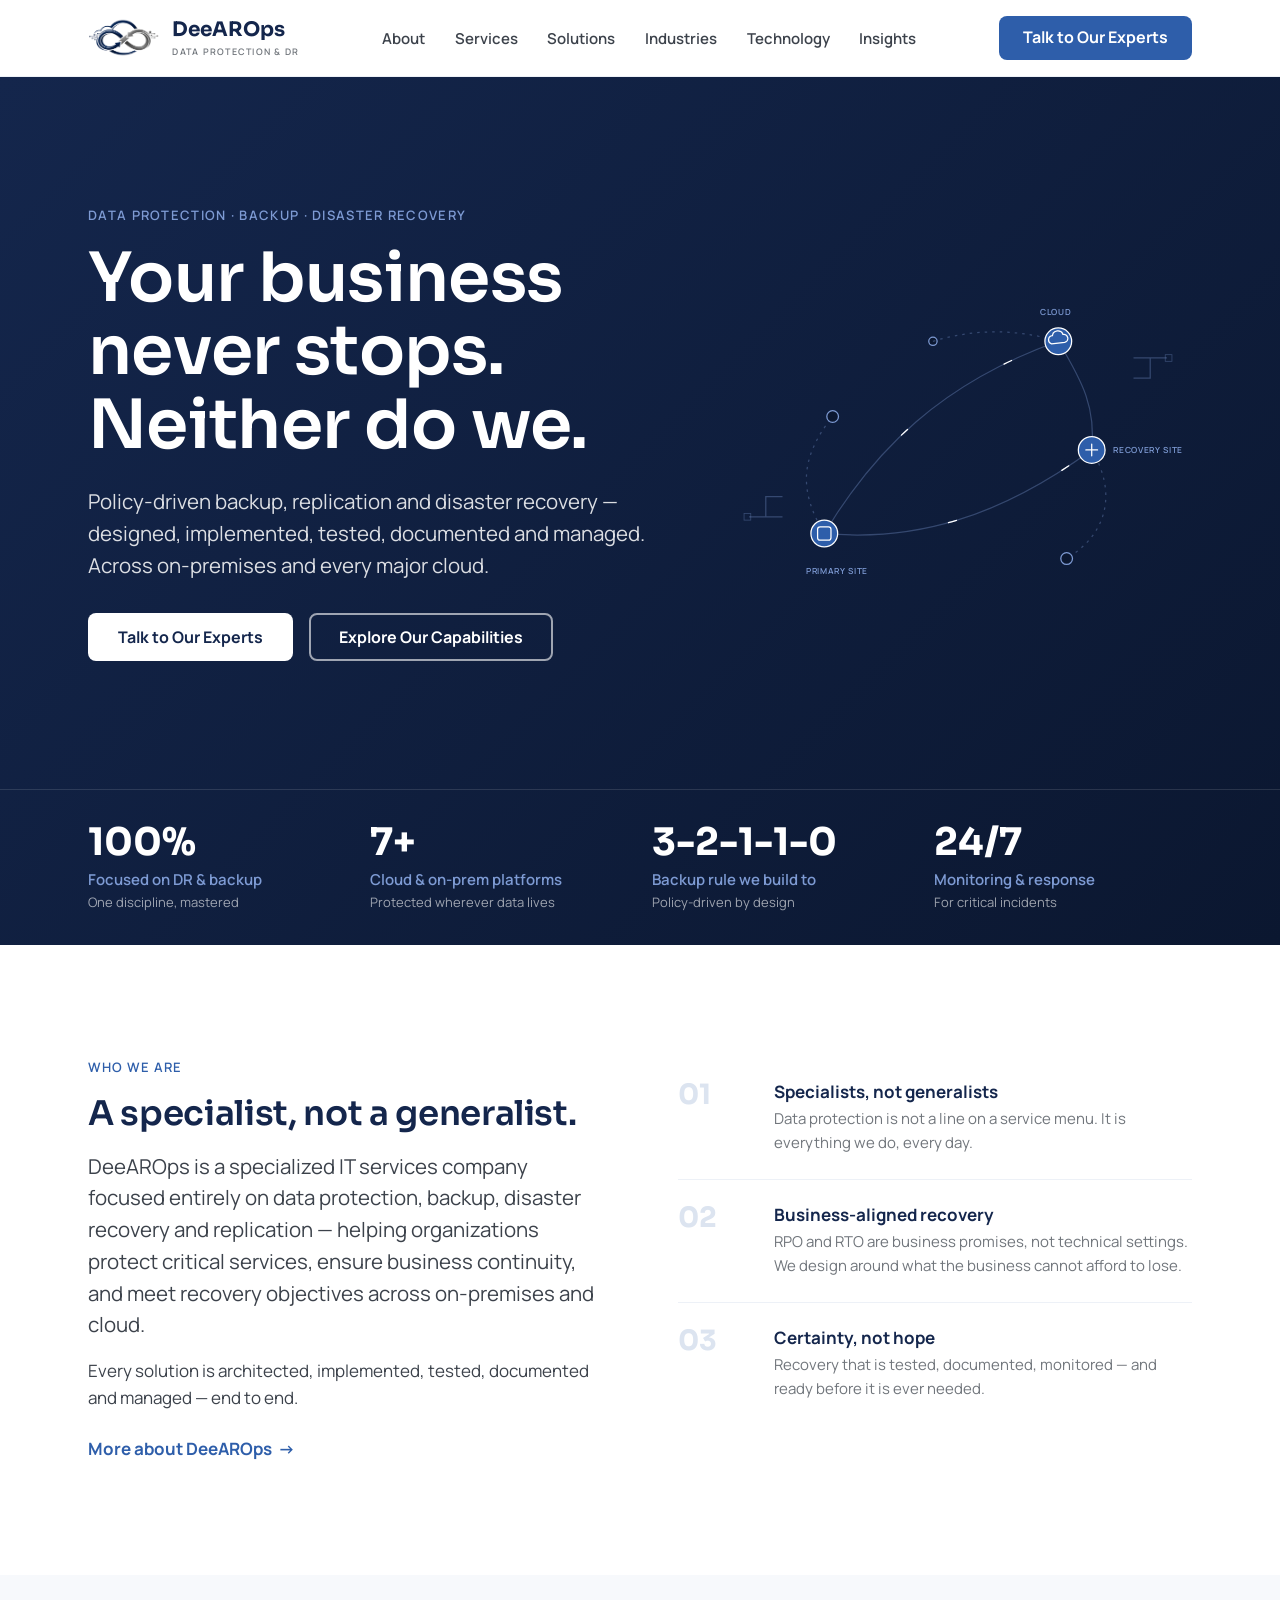
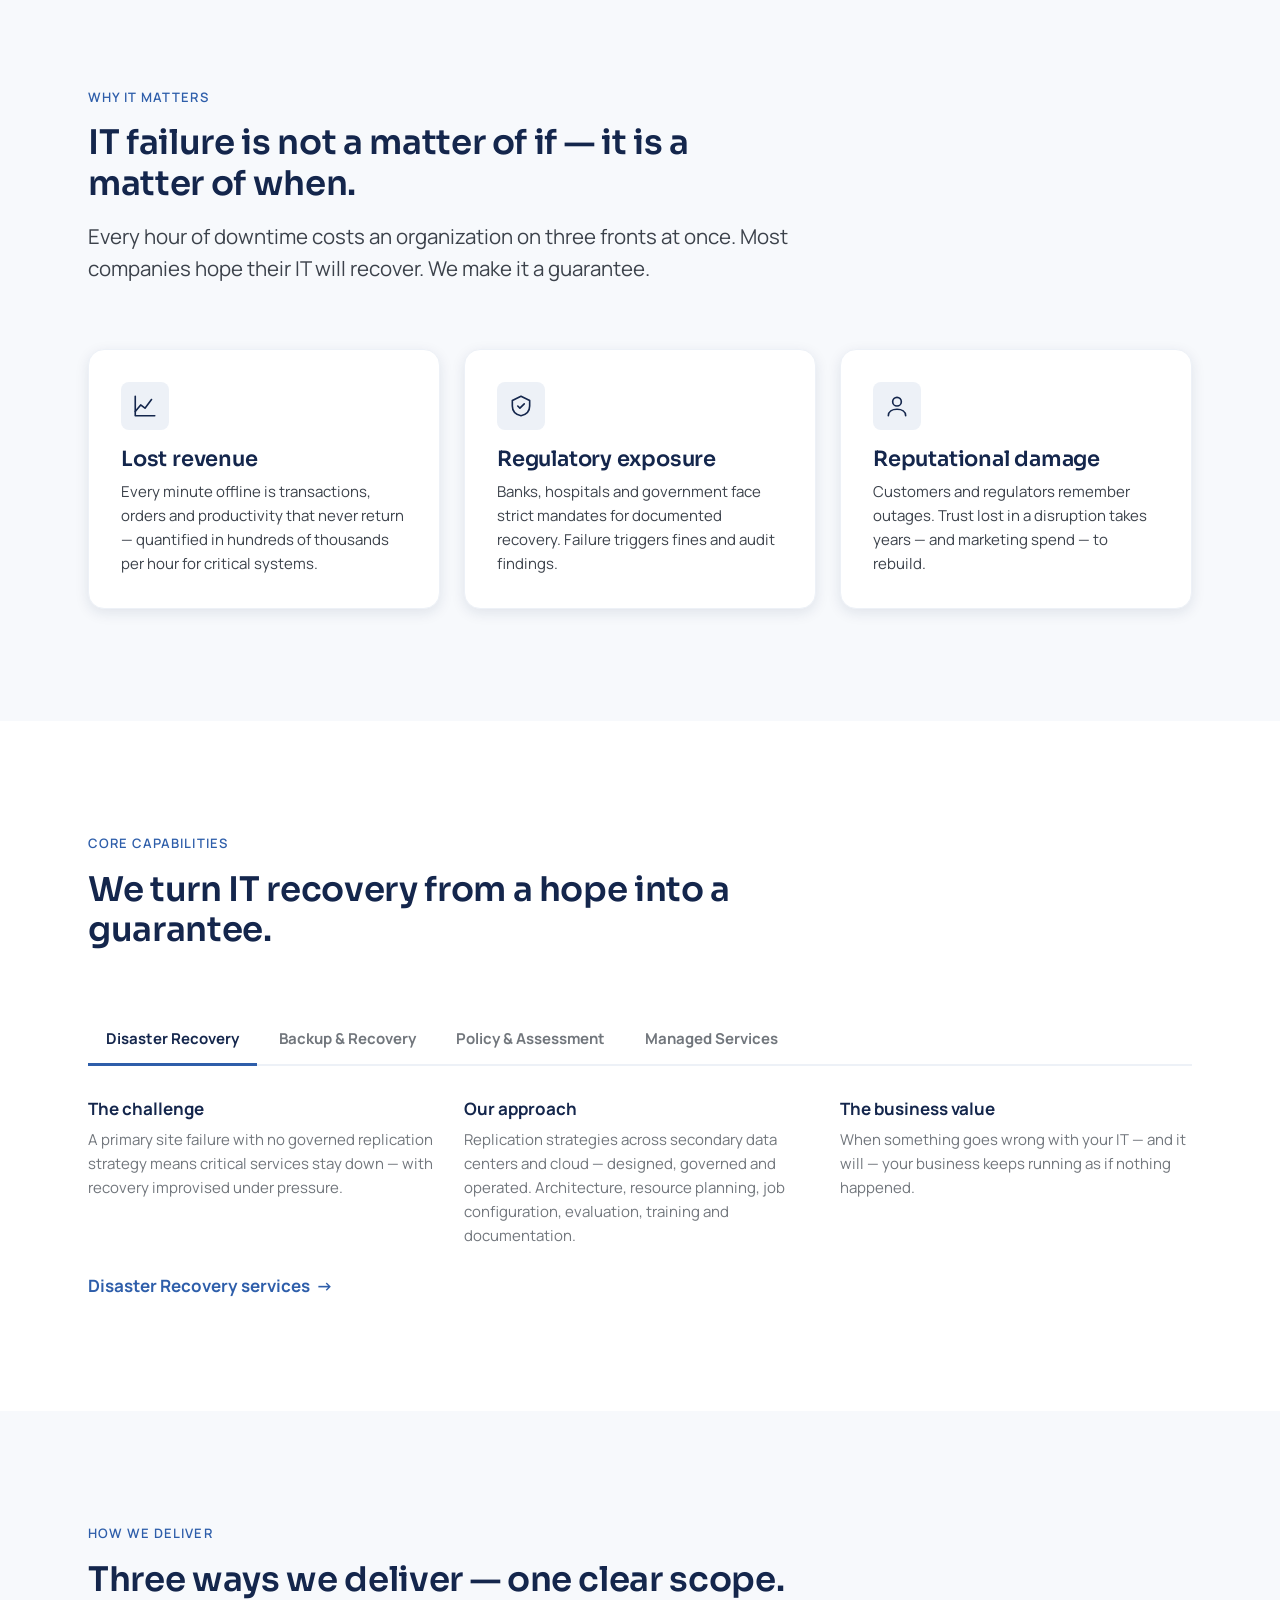
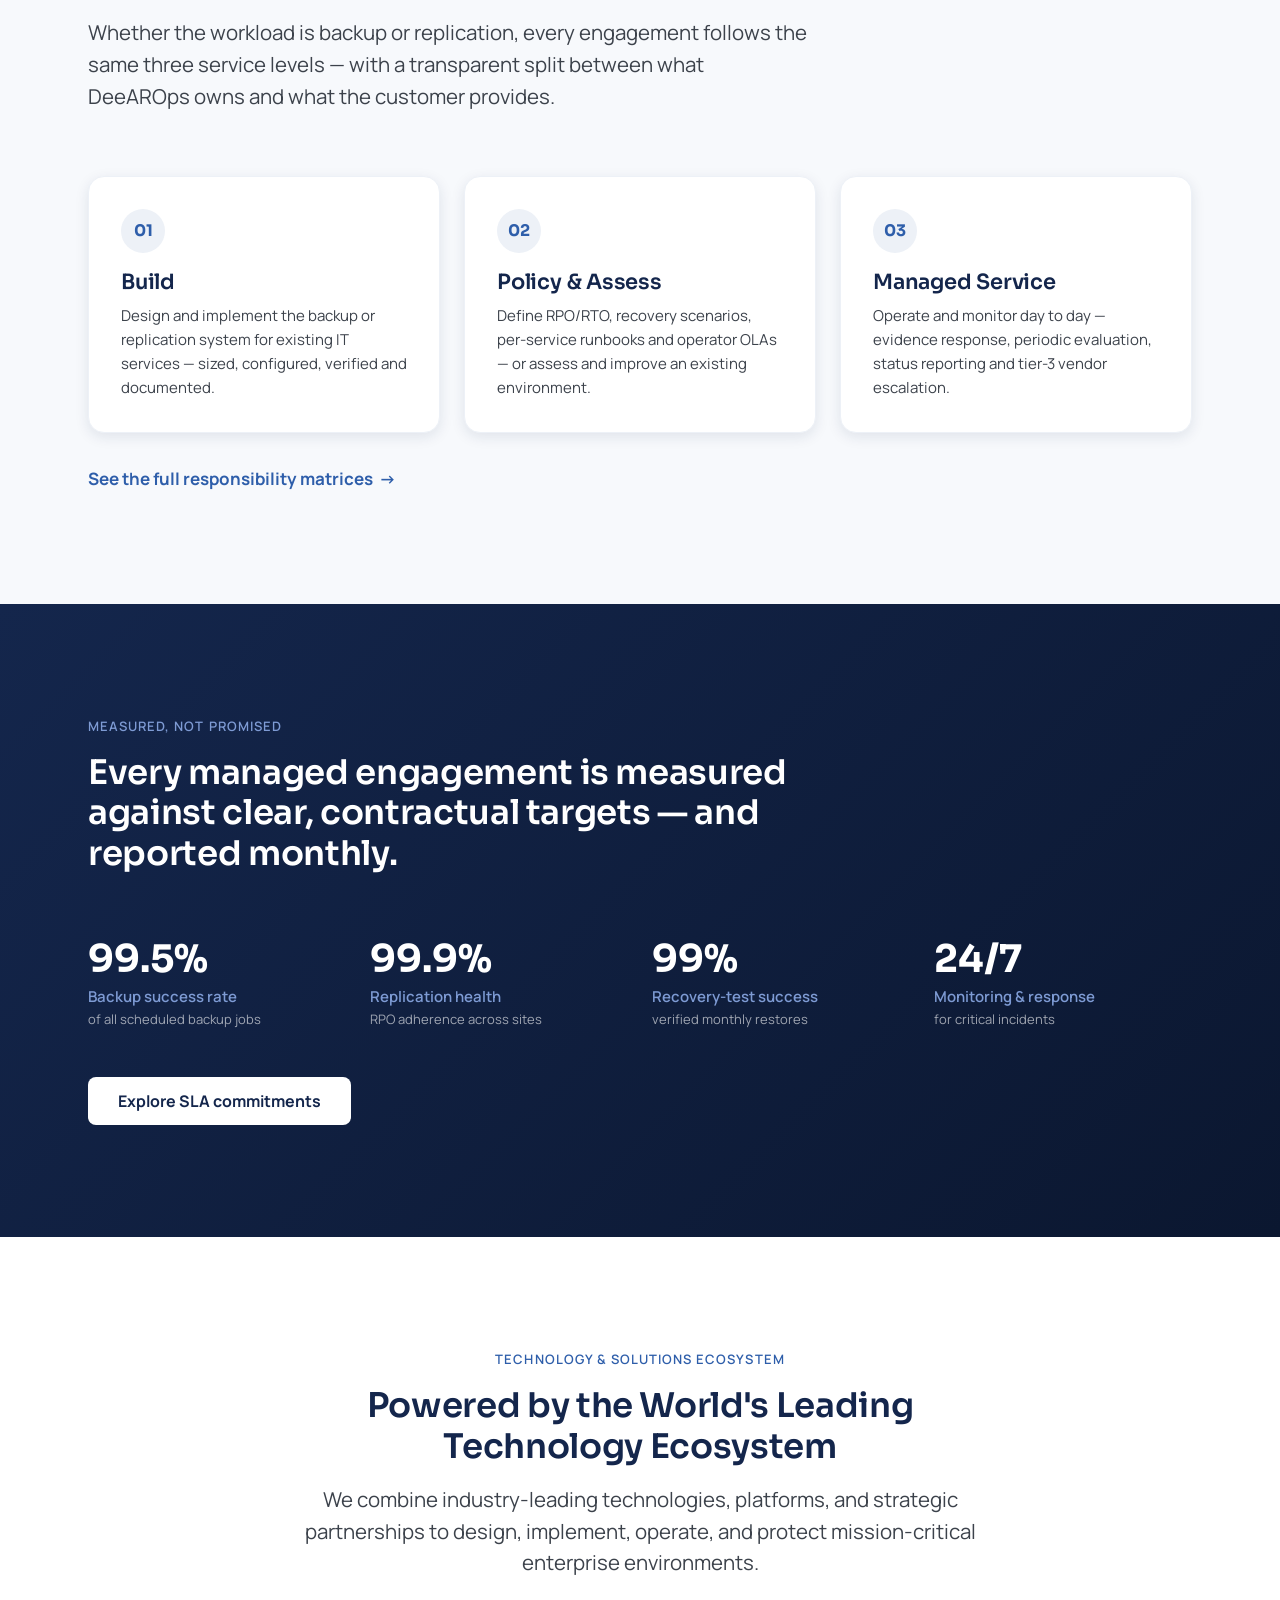
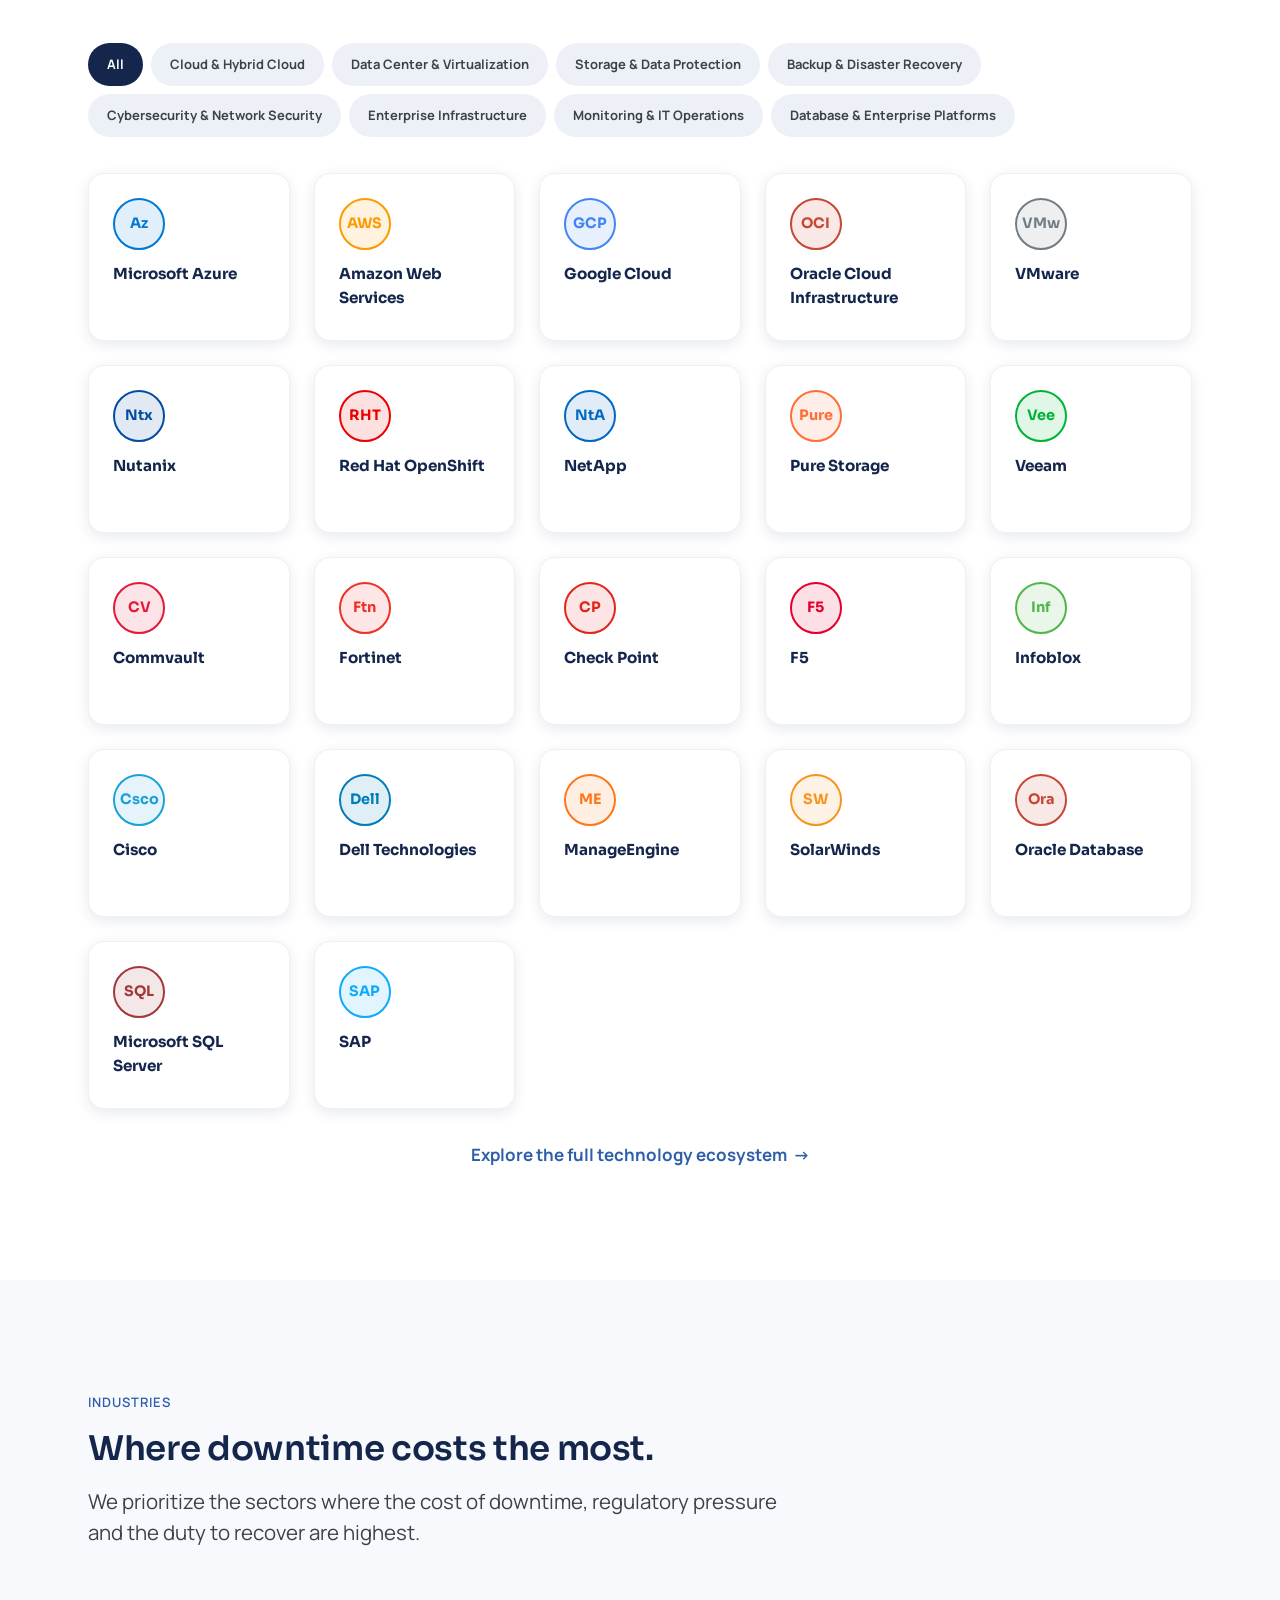
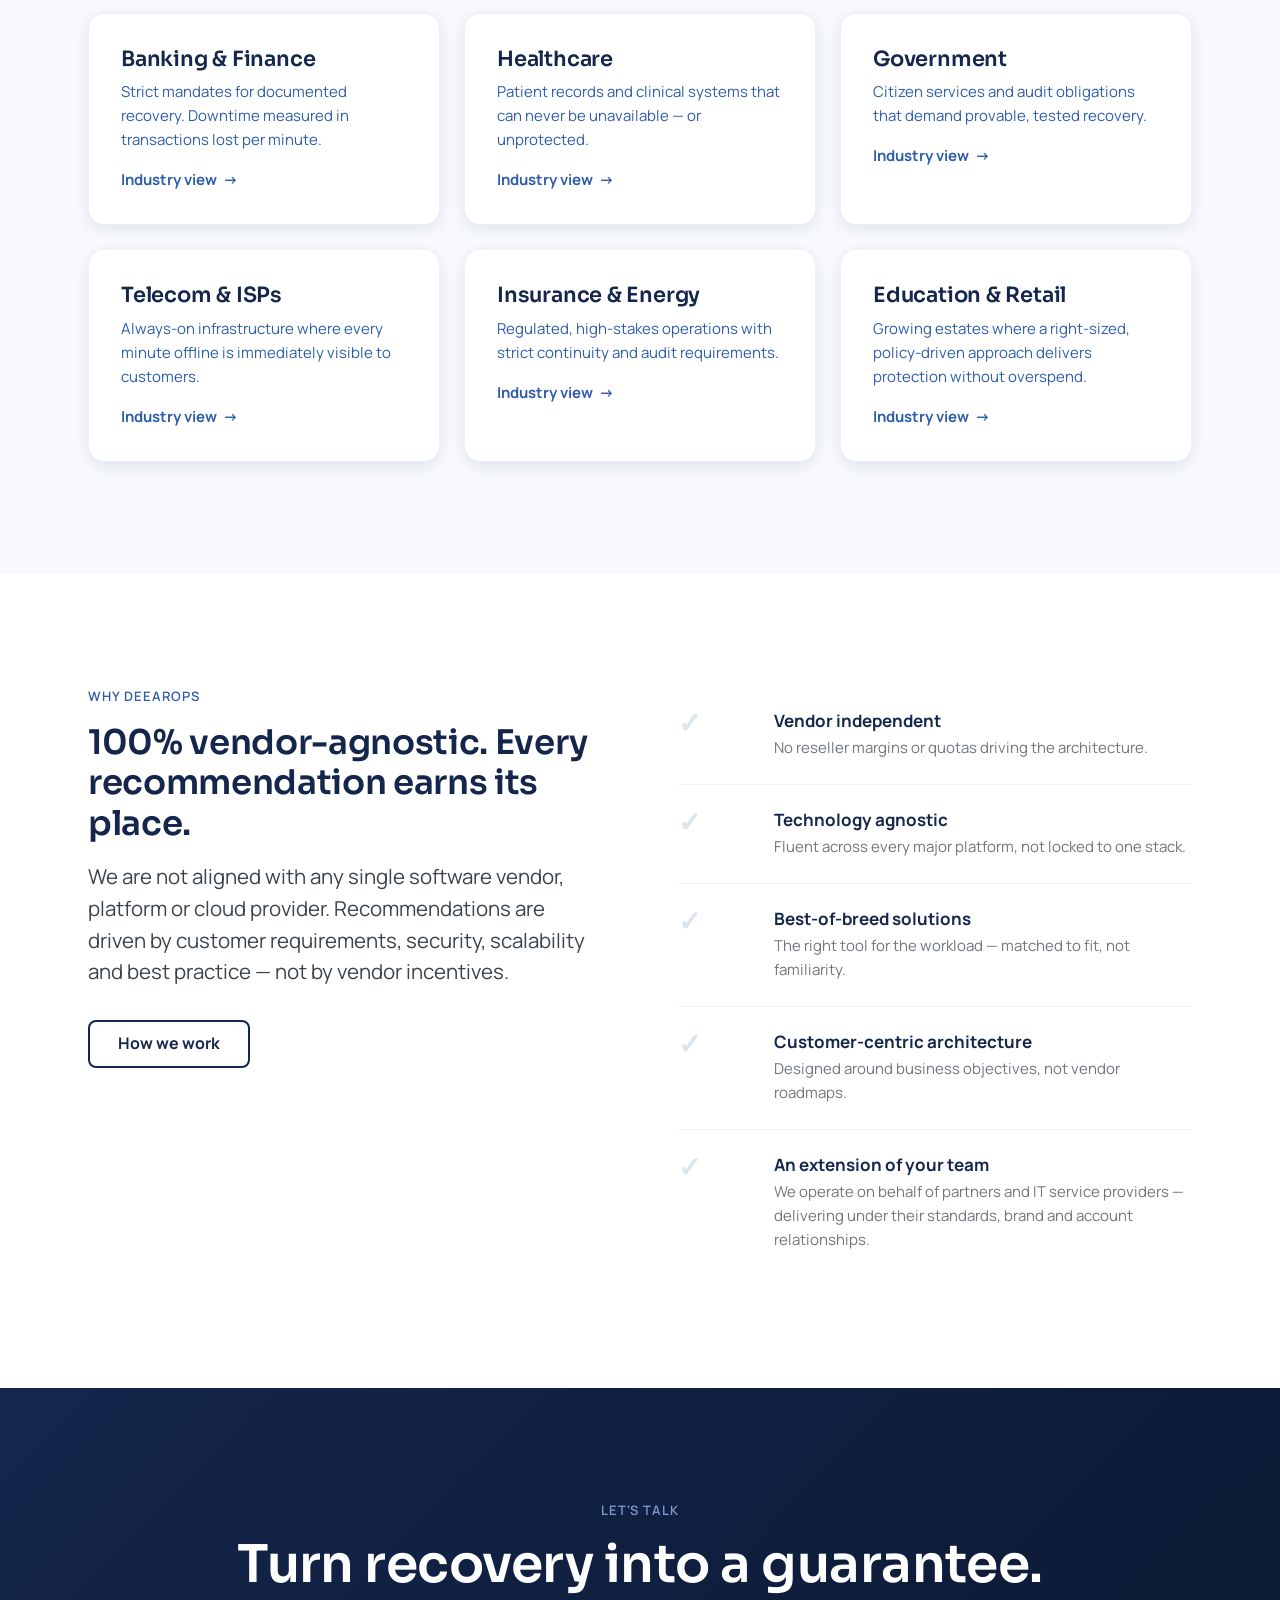
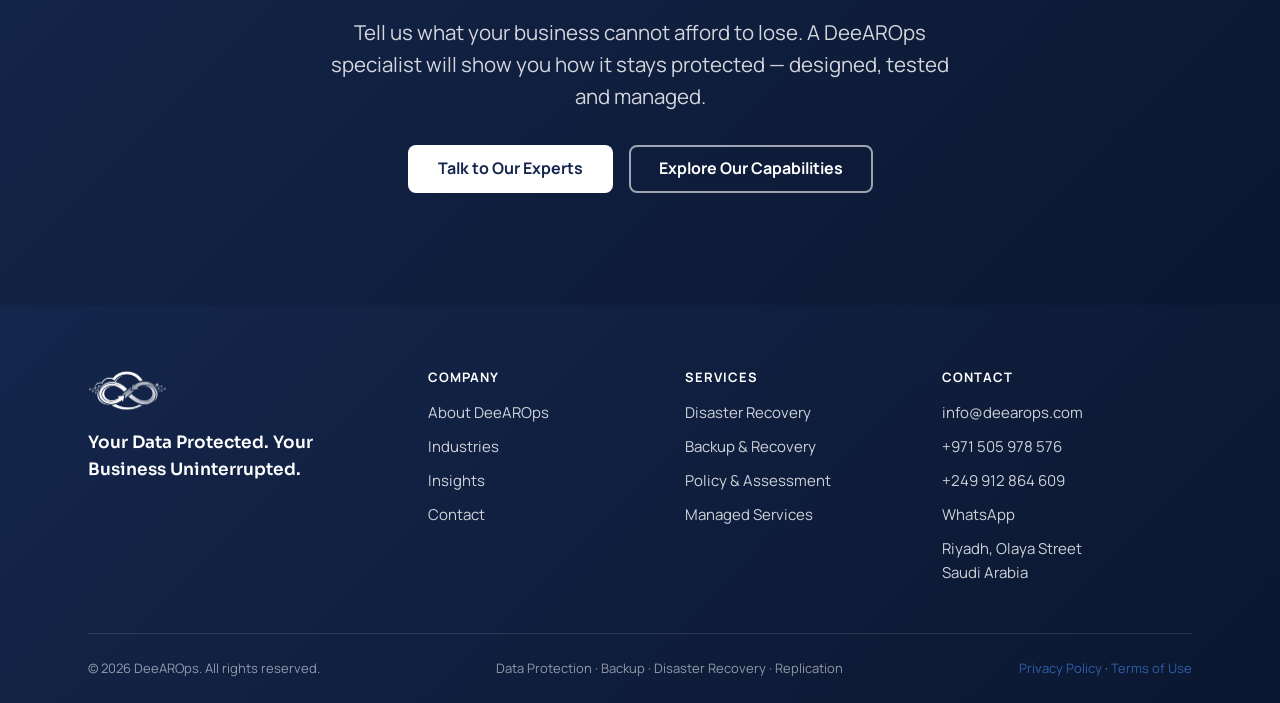
==== commit 1cf9744e: "Implement website review recommendations: legal pages, SEO, security hardening - Add Privacy Policy " ====
--- a/index.html
+++ b/index.html
@@ -3,14 +3,18 @@
 <head>
 <meta charset="utf-8">
 <meta name="viewport" content="width=device-width, initial-scale=1">
-<title>DeeAROps — Data Protection, Backup &amp; Disaster Recovery Specialists</title>
-<meta name="description" content="DeeAROps is a specialized IT services company focused entirely on data protection, backup, disaster recovery and replication — policy-driven, vendor-neutral, across on-premises and every major cloud.">
+<title>DeeAROps — Data Protection, Backup &amp; Disaster Recovery Specialists in Saudi Arabia &amp; the Gulf</title>
+<meta name="description" content="DeeAROps is a specialized IT services company focused entirely on data protection, backup, disaster recovery and replication — policy-driven, vendor-neutral, across on-premises and every major cloud. Headquartered in Riyadh, serving the GCC and beyond.">
 <link rel="canonical" href="https://www.deearops.com/">
 <meta property="og:type" content="website">
 <meta property="og:title" content="DeeAROps — Your business never stops. Neither do we.">
 <meta property="og:description" content="Policy-driven backup, replication and disaster recovery — designed, implemented, tested, documented and managed.">
 <meta property="og:url" content="https://www.deearops.com/">
 <meta property="og:image" content="https://www.deearops.com/assets/logo-icon.png">
+<meta name="twitter:card" content="summary_large_image">
+<meta name="twitter:title" content="DeeAROps — Your business never stops. Neither do we.">
+<meta name="twitter:description" content="Policy-driven backup, replication and disaster recovery — designed, implemented, tested, documented and managed.">
+<meta name="twitter:image" content="https://www.deearops.com/assets/logo-icon.png">
 <link rel="icon" type="image/png" sizes="32x32" href="assets/favicon-32.png">
 <link rel="icon" type="image/png" sizes="48x48" href="assets/favicon-48.png">
 <link rel="apple-touch-icon" href="assets/apple-touch-icon.png">
@@ -19,6 +23,25 @@
 <link href="https://fonts.googleapis.com/css2?family=Manrope:wght@400;600;700&family=Sora:wght@500;600;700&display=swap" rel="stylesheet">
 <link rel="stylesheet" href="css/main.css">
 <script src="js/main.js" defer></script>
+<script type="application/ld+json">
+{
+  "@context": "https://schema.org",
+  "@type": "Organization",
+  "name": "DeeAROps",
+  "url": "https://www.deearops.com/",
+  "logo": "https://www.deearops.com/assets/logo-icon.png",
+  "email": "info@deearops.com",
+  "telephone": "+971505978576",
+  "address": {
+    "@type": "PostalAddress",
+    "streetAddress": "Olaya Street",
+    "addressLocality": "Riyadh",
+    "addressCountry": "SA"
+  },
+  "areaServed": ["SA", "AE", "Middle East", "Africa"],
+  "description": "Specialized IT services company focused on data protection, backup, disaster recovery and replication — policy-driven, vendor-neutral, across on-premises and every major cloud."
+}
+</script>
 </head>
 <body>
 <a class="skip-link" href="#main">Skip to content</a>
@@ -349,110 +372,154 @@
     </div>
   </section>
 
-  <!-- ============ TECHNOLOGY ECOSYSTEM ============ -->
-  <section class="section">
-    <div class="container">
-      <div class="section-head reveal">
-        <span class="eyebrow">Technology ecosystem</span>
-        <h2>Cross-platform by design.</h2>
-        <p class="lead">We protect critical data wherever it lives — 100% vendor-agnostic, fluent across every major platform, never locked to one stack.</p>
-      </div>
-      <div data-tabs class="reveal">
-        <div class="tabs" role="tablist" aria-label="Technology categories">
-          <button class="tab-btn" role="tab" aria-selected="true" id="tt-1" aria-controls="tp-1">Infrastructure &amp; Cloud</button>
-          <button class="tab-btn" role="tab" aria-selected="false" tabindex="-1" id="tt-2" aria-controls="tp-2">OS &amp; Databases</button>
-          <button class="tab-btn" role="tab" aria-selected="false" tabindex="-1" id="tt-3" aria-controls="tp-3">Applications &amp; Backup</button>
-          <button class="tab-btn" role="tab" aria-selected="false" tabindex="-1" id="tt-4" aria-controls="tp-4">DR &amp; Storage</button>
-          <button class="tab-btn" role="tab" aria-selected="false" tabindex="-1" id="tt-5" aria-controls="tp-5">Network &amp; Monitoring</button>
-        </div>
-        <div class="tab-panel" role="tabpanel" id="tp-1" aria-labelledby="tt-1">
-          <div class="badge-grid">
-            <span class="tech-badge"><span class="abbr" aria-hidden="true">VMw</span>VMware</span>
-            <span class="tech-badge"><span class="abbr" aria-hidden="true">H-V</span>Microsoft Hyper-V</span>
-            <span class="tech-badge"><span class="abbr" aria-hidden="true">Ntx</span>Nutanix</span>
-            <span class="tech-badge"><span class="abbr" aria-hidden="true">RHV</span>Red Hat Virtualization</span>
-            <span class="tech-badge"><span class="abbr" aria-hidden="true">Ctx</span>Citrix</span>
-            <span class="tech-badge"><span class="abbr" aria-hidden="true">Az</span>Microsoft Azure</span>
-            <span class="tech-badge"><span class="abbr" aria-hidden="true">AWS</span>Amazon Web Services</span>
-            <span class="tech-badge"><span class="abbr" aria-hidden="true">GCP</span>Google Cloud</span>
-            <span class="tech-badge"><span class="abbr" aria-hidden="true">OCI</span>Oracle Cloud Infrastructure</span>
-            <span class="tech-badge"><span class="abbr" aria-hidden="true">Ali</span>Alibaba Cloud</span>
-            <span class="tech-badge"><span class="abbr" aria-hidden="true">IBM</span>IBM Cloud</span>
-          </div>
-        </div>
-        <div class="tab-panel" role="tabpanel" id="tp-2" aria-labelledby="tt-2" hidden>
-          <div class="badge-grid">
-            <span class="tech-badge"><span class="abbr" aria-hidden="true">WS</span>Windows Server</span>
-            <span class="tech-badge"><span class="abbr" aria-hidden="true">RHL</span>Red Hat</span>
-            <span class="tech-badge"><span class="abbr" aria-hidden="true">Ubu</span>Ubuntu</span>
-            <span class="tech-badge"><span class="abbr" aria-hidden="true">SUSE</span>SUSE</span>
-            <span class="tech-badge"><span class="abbr" aria-hidden="true">OL</span>Oracle Linux</span>
-            <span class="tech-badge"><span class="abbr" aria-hidden="true">UX</span>UNIX</span>
-            <span class="tech-badge"><span class="abbr" aria-hidden="true">SQL</span>Microsoft SQL Server</span>
-            <span class="tech-badge"><span class="abbr" aria-hidden="true">Ora</span>Oracle Database</span>
-            <span class="tech-badge"><span class="abbr" aria-hidden="true">PG</span>PostgreSQL</span>
-            <span class="tech-badge"><span class="abbr" aria-hidden="true">My</span>MySQL</span>
-            <span class="tech-badge"><span class="abbr" aria-hidden="true">MDB</span>MariaDB</span>
-            <span class="tech-badge"><span class="abbr" aria-hidden="true">Mgo</span>MongoDB</span>
-            <span class="tech-badge"><span class="abbr" aria-hidden="true">HANA</span>SAP HANA</span>
-          </div>
-        </div>
-        <div class="tab-panel" role="tabpanel" id="tp-3" aria-labelledby="tt-3" hidden>
-          <div class="badge-grid">
-            <span class="tech-badge"><span class="abbr" aria-hidden="true">Exc</span>Exchange</span>
-            <span class="tech-badge"><span class="abbr" aria-hidden="true">AD</span>Active Directory</span>
-            <span class="tech-badge"><span class="abbr" aria-hidden="true">M365</span>Microsoft 365</span>
-            <span class="tech-badge"><span class="abbr" aria-hidden="true">SAP</span>SAP</span>
-            <span class="tech-badge"><span class="abbr" aria-hidden="true">OrA</span>Oracle Applications</span>
-            <span class="tech-badge"><span class="abbr" aria-hidden="true">Web</span>Web &amp; Middleware</span>
-            <span class="tech-badge"><span class="abbr" aria-hidden="true">Vee</span>Veeam</span>
-            <span class="tech-badge"><span class="abbr" aria-hidden="true">NBU</span>Veritas NetBackup</span>
-            <span class="tech-badge"><span class="abbr" aria-hidden="true">CV</span>Commvault</span>
-            <span class="tech-badge"><span class="abbr" aria-hidden="true">Rbk</span>Rubrik</span>
-            <span class="tech-badge"><span class="abbr" aria-hidden="true">Coh</span>Cohesity</span>
-            <span class="tech-badge"><span class="abbr" aria-hidden="true">PP</span>Dell PowerProtect</span>
-            <span class="tech-badge"><span class="abbr" aria-hidden="true">ISP</span>IBM Spectrum Protect</span>
-          </div>
-        </div>
-        <div class="tab-panel" role="tabpanel" id="tp-4" aria-labelledby="tt-4" hidden>
-          <div class="badge-grid">
-            <span class="tech-badge"><span class="abbr" aria-hidden="true">ASR</span>Azure Site Recovery</span>
-            <span class="tech-badge"><span class="abbr" aria-hidden="true">SRM</span>VMware Site Recovery Manager</span>
-            <span class="tech-badge"><span class="abbr" aria-hidden="true">Zto</span>Zerto</span>
-            <span class="tech-badge"><span class="abbr" aria-hidden="true">VR</span>Veeam Replication</span>
-            <span class="tech-badge"><span class="abbr" aria-hidden="true">SR</span>Storage Replication</span>
-            <span class="tech-badge"><span class="abbr" aria-hidden="true">ODG</span>Oracle Data Guard</span>
-            <span class="tech-badge"><span class="abbr" aria-hidden="true">AO</span>SQL Server Always On</span>
-            <span class="tech-badge"><span class="abbr" aria-hidden="true">EMC</span>Dell EMC</span>
-            <span class="tech-badge"><span class="abbr" aria-hidden="true">NtA</span>NetApp</span>
-            <span class="tech-badge"><span class="abbr" aria-hidden="true">HPE</span>HPE</span>
-            <span class="tech-badge"><span class="abbr" aria-hidden="true">Pure</span>Pure Storage</span>
-            <span class="tech-badge"><span class="abbr" aria-hidden="true">IBM</span>IBM Storage</span>
-            <span class="tech-badge"><span class="abbr" aria-hidden="true">HV</span>Hitachi Vantara</span>
-          </div>
-        </div>
-        <div class="tab-panel" role="tabpanel" id="tp-5" aria-labelledby="tt-5" hidden>
-          <div class="badge-grid">
-            <span class="tech-badge"><span class="abbr" aria-hidden="true">Csco</span>Cisco</span>
-            <span class="tech-badge"><span class="abbr" aria-hidden="true">Ftn</span>Fortinet</span>
-            <span class="tech-badge"><span class="abbr" aria-hidden="true">PAN</span>Palo Alto Networks</span>
-            <span class="tech-badge"><span class="abbr" aria-hidden="true">CP</span>Check Point</span>
-            <span class="tech-badge"><span class="abbr" aria-hidden="true">F5</span>F5</span>
-            <span class="tech-badge"><span class="abbr" aria-hidden="true">Sph</span>Sophos</span>
-            <span class="tech-badge"><span class="abbr" aria-hidden="true">Ksp</span>Kaspersky</span>
-            <span class="tech-badge"><span class="abbr" aria-hidden="true">Def</span>Microsoft Defender</span>
-            <span class="tech-badge"><span class="abbr" aria-hidden="true">SW</span>SolarWinds</span>
-            <span class="tech-badge"><span class="abbr" aria-hidden="true">PRTG</span>PRTG</span>
-            <span class="tech-badge"><span class="abbr" aria-hidden="true">Zbx</span>Zabbix</span>
-            <span class="tech-badge"><span class="abbr" aria-hidden="true">Grf</span>Grafana</span>
-            <span class="tech-badge"><span class="abbr" aria-hidden="true">Prm</span>Prometheus</span>
-            <span class="tech-badge"><span class="abbr" aria-hidden="true">SCOM</span>SCOM</span>
-          </div>
-        </div>
-      </div>
-      <p class="reveal" style="margin-top:32px;"><a class="text-link" href="technology.html">Explore the full technology ecosystem <span class="arr" aria-hidden="true">→</span></a></p>
-    </div>
-  </section>
+  <!-- ============ TECHNOLOGY & SOLUTIONS ECOSYSTEM ============ -->
+  <section class="section" id="ecosystem">
+    <div class="container">
+      <div class="section-head center reveal" style="margin-inline:auto;text-align:center;">
+        <span class="eyebrow">Technology &amp; Solutions Ecosystem</span>
+        <h2>Powered by the World's Leading Technology Ecosystem</h2>
+        <p class="lead">We combine industry-leading technologies, platforms, and strategic partnerships to design, implement, operate, and protect mission-critical enterprise environments.</p>
+      </div>
+
+      <div class="eco-filters reveal" role="tablist" aria-label="Filter technologies by category">
+        <button type="button" class="eco-filter" data-filter="all" role="tab" aria-selected="true">All</button>
+        <button type="button" class="eco-filter" data-filter="cloud" role="tab" aria-selected="false">Cloud &amp; Hybrid Cloud</button>
+        <button type="button" class="eco-filter" data-filter="dc" role="tab" aria-selected="false">Data Center &amp; Virtualization</button>
+        <button type="button" class="eco-filter" data-filter="storage" role="tab" aria-selected="false">Storage &amp; Data Protection</button>
+        <button type="button" class="eco-filter" data-filter="backup" role="tab" aria-selected="false">Backup &amp; Disaster Recovery</button>
+        <button type="button" class="eco-filter" data-filter="security" role="tab" aria-selected="false">Cybersecurity &amp; Network Security</button>
+        <button type="button" class="eco-filter" data-filter="infra" role="tab" aria-selected="false">Enterprise Infrastructure</button>
+        <button type="button" class="eco-filter" data-filter="monitoring" role="tab" aria-selected="false">Monitoring &amp; IT Operations</button>
+        <button type="button" class="eco-filter" data-filter="database" role="tab" aria-selected="false">Database &amp; Enterprise Platforms</button>
+      </div>
+
+      <div class="eco-grid reveal">
+        <button type="button" class="eco-card" data-category="cloud" data-cat-label="Cloud &amp; Hybrid Cloud">
+          <span class="eco-mark" style="--eco-c:#0078D4" aria-hidden="true">Az</span>
+          <span class="eco-name">Microsoft Azure</span>
+          <span class="eco-hint">We design and operate Azure Site Recovery, Azure Backup and hybrid connectivity so Azure workloads meet the same recovery objectives as on-premises systems.</span>
+        </button>
+        <button type="button" class="eco-card" data-category="cloud" data-cat-label="Cloud &amp; Hybrid Cloud">
+          <span class="eco-mark" style="--eco-c:#FF9900" aria-hidden="true">AWS</span>
+          <span class="eco-name">Amazon Web Services</span>
+          <span class="eco-hint">We extend the same 3-2-1-1-0 discipline to AWS — cross-region replication, immutable backup copies and tested failover runbooks.</span>
+        </button>
+        <button type="button" class="eco-card" data-category="cloud" data-cat-label="Cloud &amp; Hybrid Cloud">
+          <span class="eco-mark" style="--eco-c:#4285F4" aria-hidden="true">GCP</span>
+          <span class="eco-name">Google Cloud</span>
+          <span class="eco-hint">Google Cloud sits inside the same vendor-neutral protection model as every other platform we operate — consistent policy, replication and recovery testing.</span>
+        </button>
+        <button type="button" class="eco-card" data-category="cloud" data-cat-label="Cloud &amp; Hybrid Cloud">
+          <span class="eco-mark" style="--eco-c:#C74634" aria-hidden="true">OCI</span>
+          <span class="eco-name">Oracle Cloud Infrastructure</span>
+          <span class="eco-hint">For Oracle-centric estates we combine OCI-native tooling with Oracle Data Guard and our own backup discipline for a tested, known recovery state.</span>
+        </button>
+        <button type="button" class="eco-card" data-category="dc" data-cat-label="Data Center &amp; Virtualization">
+          <span class="eco-mark" style="--eco-c:#717D85" aria-hidden="true">VMw</span>
+          <span class="eco-name">VMware</span>
+          <span class="eco-hint">VMware is core to the majority of estates we protect — from vSphere backup integration to Site Recovery Manager-based failover.</span>
+        </button>
+        <button type="button" class="eco-card" data-category="dc" data-cat-label="Data Center &amp; Virtualization">
+          <span class="eco-mark" style="--eco-c:#024DA1" aria-hidden="true">Ntx</span>
+          <span class="eco-name">Nutanix</span>
+          <span class="eco-hint">We design backup and replication for Nutanix AHV and hyperconverged estates to the same recovery-objective discipline applied across every platform.</span>
+        </button>
+        <button type="button" class="eco-card" data-category="dc" data-cat-label="Data Center &amp; Virtualization">
+          <span class="eco-mark" style="--eco-c:#EE0000" aria-hidden="true">RHT</span>
+          <span class="eco-name">Red Hat OpenShift</span>
+          <span class="eco-hint">From Red Hat Enterprise Linux and virtualization to OpenShift container platforms, we bring consistent backup and recovery testing to Red Hat estates.</span>
+        </button>
+        <button type="button" class="eco-card" data-category="storage" data-cat-label="Storage &amp; Data Protection">
+          <span class="eco-mark" style="--eco-c:#0067C5" aria-hidden="true">NtA</span>
+          <span class="eco-name">NetApp</span>
+          <span class="eco-hint">We operate NetApp storage replication alongside our backup platforms, so storage-layer resilience and application-consistent recovery work together.</span>
+        </button>
+        <button type="button" class="eco-card" data-category="storage" data-cat-label="Storage &amp; Data Protection">
+          <span class="eco-mark" style="--eco-c:#FF6D3A" aria-hidden="true">Pure</span>
+          <span class="eco-name">Pure Storage</span>
+          <span class="eco-hint">We integrate Pure Storage replication into wider recovery designs, matching storage performance to the recovery-time objectives the business needs.</span>
+        </button>
+        <button type="button" class="eco-card" data-category="backup" data-cat-label="Backup &amp; Disaster Recovery">
+          <span class="eco-mark" style="--eco-c:#00B336" aria-hidden="true">Vee</span>
+          <span class="eco-name">Veeam</span>
+          <span class="eco-hint">Veeam is one of our core backup and replication platforms — configured to the 3-2-1-1-0 rule, with recovery verified on a schedule, not assumed.</span>
+        </button>
+        <button type="button" class="eco-card" data-category="backup" data-cat-label="Backup &amp; Disaster Recovery">
+          <span class="eco-mark" style="--eco-c:#E31937" aria-hidden="true">CV</span>
+          <span class="eco-name">Commvault</span>
+          <span class="eco-hint">For larger, heterogeneous estates we design and operate Commvault backup policy across applications, databases and virtual infrastructure.</span>
+        </button>
+        <button type="button" class="eco-card" data-category="security" data-cat-label="Cybersecurity &amp; Network Security">
+          <span class="eco-mark" style="--eco-c:#EE3124" aria-hidden="true">Ftn</span>
+          <span class="eco-name">Fortinet</span>
+          <span class="eco-hint">We align backup and DR designs with Fortinet security controls so the recovery path is never the weak link in the architecture.</span>
+        </button>
+        <button type="button" class="eco-card" data-category="security" data-cat-label="Cybersecurity &amp; Network Security">
+          <span class="eco-mark" style="--eco-c:#E3241B" aria-hidden="true">CP</span>
+          <span class="eco-name">Check Point</span>
+          <span class="eco-hint">We factor Check Point security architecture into recovery-site design, so failover environments inherit production's security posture.</span>
+        </button>
+        <button type="button" class="eco-card" data-category="security" data-cat-label="Cybersecurity &amp; Network Security">
+          <span class="eco-mark" style="--eco-c:#E4002B" aria-hidden="true">F5</span>
+          <span class="eco-name">F5</span>
+          <span class="eco-hint">F5 application delivery is part of how we keep services reachable through a failover event — not just data recovered, but the path to it kept alive.</span>
+        </button>
+        <button type="button" class="eco-card" data-category="security" data-cat-label="Cybersecurity &amp; Network Security">
+          <span class="eco-mark" style="--eco-c:#4FB74A" aria-hidden="true">Inf</span>
+          <span class="eco-name">Infoblox</span>
+          <span class="eco-hint">Core network services like DNS and DHCP have to fail over cleanly too — we account for Infoblox-managed services in every DR runbook we design.</span>
+        </button>
+        <button type="button" class="eco-card" data-category="infra" data-cat-label="Enterprise Infrastructure">
+          <span class="eco-mark" style="--eco-c:#1BA0D7" aria-hidden="true">Csco</span>
+          <span class="eco-name">Cisco</span>
+          <span class="eco-hint">Cisco networking and data-center infrastructure underpins many of the estates we operate — protected and failed over as part of the same recovery plan.</span>
+        </button>
+        <button type="button" class="eco-card" data-category="infra" data-cat-label="Enterprise Infrastructure">
+          <span class="eco-mark" style="--eco-c:#007DB8" aria-hidden="true">Dell</span>
+          <span class="eco-name">Dell Technologies</span>
+          <span class="eco-hint">From PowerEdge servers to PowerProtect and Dell EMC storage, we design backup and DR around Dell infrastructure already in place.</span>
+        </button>
+        <button type="button" class="eco-card" data-category="monitoring" data-cat-label="Monitoring &amp; IT Operations">
+          <span class="eco-mark" style="--eco-c:#FF7615" aria-hidden="true">ME</span>
+          <span class="eco-name">ManageEngine</span>
+          <span class="eco-hint">ManageEngine tooling gives us the operational visibility to monitor backup jobs, replication health and recovery readiness continuously.</span>
+        </button>
+        <button type="button" class="eco-card" data-category="monitoring" data-cat-label="Monitoring &amp; IT Operations">
+          <span class="eco-mark" style="--eco-c:#F7941D" aria-hidden="true">SW</span>
+          <span class="eco-name">SolarWinds</span>
+          <span class="eco-hint">SolarWinds monitoring feeds the same audit-ready reporting we provide on every engagement — proof protection is working, not just configured.</span>
+        </button>
+        <button type="button" class="eco-card" data-category="database" data-cat-label="Database &amp; Enterprise Platforms">
+          <span class="eco-mark" style="--eco-c:#C74634" aria-hidden="true">Ora</span>
+          <span class="eco-name">Oracle Database</span>
+          <span class="eco-hint">Oracle Data Guard and our own backup discipline combine to protect Oracle Database estates to the same objectives as every other critical system.</span>
+        </button>
+        <button type="button" class="eco-card" data-category="database" data-cat-label="Database &amp; Enterprise Platforms">
+          <span class="eco-mark" style="--eco-c:#A4373A" aria-hidden="true">SQL</span>
+          <span class="eco-name">Microsoft SQL Server</span>
+          <span class="eco-hint">We design SQL Server protection around Always On Availability Groups and application-consistent backup for data integrity on recovery.</span>
+        </button>
+        <button type="button" class="eco-card" data-category="database" data-cat-label="Database &amp; Enterprise Platforms">
+          <span class="eco-mark" style="--eco-c:#0FAAFF" aria-hidden="true">SAP</span>
+          <span class="eco-name">SAP</span>
+          <span class="eco-hint">SAP and SAP HANA landscapes get the same Business Impact Analysis-driven treatment as every other critical system we protect.</span>
+        </button>
+      </div>
+
+      <p class="reveal" style="margin-top:32px;text-align:center;"><a class="text-link" href="technology.html">Explore the full technology ecosystem <span class="arr" aria-hidden="true">→</span></a></p>
+    </div>
+  </section>
+
+  <dialog class="eco-modal" id="eco-modal" aria-labelledby="eco-modal-title">
+    <div class="eco-modal-inner">
+      <button type="button" class="eco-modal-close" aria-label="Close">×</button>
+      <span class="eco-mark" id="eco-modal-mark" aria-hidden="true"></span>
+      <span class="pill" id="eco-modal-cat"></span>
+      <h3 id="eco-modal-title"></h3>
+      <p id="eco-modal-desc"></p>
+      <a class="btn btn-primary" href="contact.html">Talk to Our Experts</a>
+    </div>
+  </dialog>
 
   <!-- ============ INDUSTRIES ============ -->
   <section class="section bg-paper">
@@ -596,6 +663,7 @@
           <li><a href="mailto:info@deearops.com">info@deearops.com</a></li>
           <li><a href="tel:+971505978576">+971 505 978 576</a></li>
           <li><a href="tel:+249912864609">+249 912 864 609</a></li>
+          <li><a href="https://wa.me/971505978576" target="_blank" rel="noopener">WhatsApp</a></li>
           <li>Riyadh, Olaya Street<br>Saudi Arabia</li>
         </ul>
       </div>
@@ -603,6 +671,7 @@
     <div class="footer-bottom">
       <span>© 2026 DeeAROps. All rights reserved.</span>
       <span>Data Protection · Backup · Disaster Recovery · Replication</span>
+      <span><a href="privacy.html">Privacy Policy</a> · <a href="terms.html">Terms of Use</a></span>
     </div>
   </div>
 </footer>
--- a/css/main.css
+++ b/css/main.css
@@ -542,6 +542,123 @@
   padding: 6px 14px;
 }
 
+/* ---------- Technology ecosystem (interactive logo wall) ---------- */
+.eco-filters {
+  display: flex;
+  flex-wrap: wrap;
+  gap: 8px;
+  margin-bottom: var(--s-4);
+  overflow-x: auto;
+  padding-bottom: 4px;
+}
+.eco-filter {
+  background: var(--mist);
+  border: 1.5px solid transparent;
+  color: var(--graphite);
+  font-weight: 700;
+  font-size: var(--fs-caption);
+  padding: 10px 18px;
+  border-radius: 999px;
+  white-space: nowrap;
+  transition: background-color 0.2s ease, color 0.2s ease, border-color 0.2s ease;
+}
+.eco-filter:hover { border-color: var(--cloud-blue); }
+.eco-filter[aria-selected="true"] { background: var(--navy); color: #fff; }
+
+.eco-grid {
+  display: grid;
+  grid-template-columns: repeat(auto-fill, minmax(180px, 1fr));
+  gap: var(--s-3);
+}
+.eco-card {
+  position: relative;
+  display: flex;
+  flex-direction: column;
+  align-items: flex-start;
+  gap: 12px;
+  text-align: left;
+  background: #fff;
+  border: 1px solid var(--mist);
+  border-radius: var(--r-md);
+  padding: var(--s-3);
+  min-height: 168px;
+  overflow: hidden;
+  box-shadow: var(--shadow-sm);
+  transition: transform 0.25s ease, box-shadow 0.25s ease, border-color 0.25s ease;
+}
+.eco-card:hover, .eco-card:focus-visible {
+  transform: translateY(-4px);
+  box-shadow: var(--shadow);
+  border-color: var(--eco-c, var(--cloud-blue));
+}
+.eco-card[hidden] { display: none; }
+.eco-mark {
+  width: 52px;
+  height: 52px;
+  border-radius: 50%;
+  display: grid;
+  place-items: center;
+  font-family: var(--font-head);
+  font-weight: 700;
+  font-size: 0.9rem;
+  color: var(--eco-c, var(--navy));
+  background: color-mix(in srgb, var(--eco-c, var(--navy)) 12%, #fff);
+  border: 2px solid var(--eco-c, var(--navy));
+}
+.eco-name { font-family: var(--font-head); font-weight: 700; color: var(--navy); font-size: 0.95rem; }
+.eco-hint {
+  position: absolute;
+  inset: auto 0 0 0;
+  background: var(--grad-navy);
+  color: rgba(255, 255, 255, 0.92);
+  font-size: var(--fs-caption);
+  line-height: 1.5;
+  padding: var(--s-2) var(--s-3);
+  transform: translateY(100%);
+  opacity: 0;
+  transition: transform 0.25s ease, opacity 0.25s ease;
+}
+.eco-card:hover .eco-hint, .eco-card:focus-visible .eco-hint {
+  transform: translateY(0);
+  opacity: 1;
+}
+
+.eco-modal {
+  max-width: 460px;
+  width: calc(100% - 40px);
+  border: 0;
+  border-radius: var(--r-lg);
+  padding: 0;
+  box-shadow: var(--shadow);
+}
+.eco-modal::backdrop { background: rgba(11, 23, 48, 0.6); backdrop-filter: blur(2px); }
+.eco-modal-inner { padding: clamp(24px, 4vw, 40px); position: relative; }
+.eco-modal-close {
+  position: absolute;
+  top: 16px;
+  right: 16px;
+  width: 36px;
+  height: 36px;
+  border: 0;
+  border-radius: 50%;
+  background: var(--mist);
+  color: var(--navy);
+  font-size: 1.25rem;
+  line-height: 1;
+  display: grid;
+  place-items: center;
+}
+.eco-modal-close:hover { background: var(--cloud-blue); }
+.eco-modal-inner .eco-mark { margin-bottom: var(--s-2); }
+.eco-modal-inner .pill { margin-bottom: var(--s-2); }
+.eco-modal-inner h3 { margin-bottom: var(--s-2); }
+.eco-modal-inner p { margin-bottom: var(--s-3); color: var(--graphite); }
+
+@media (max-width: 560px) {
+  .eco-grid { grid-template-columns: repeat(auto-fill, minmax(140px, 1fr)); }
+  .eco-card { min-height: 148px; }
+}
+
 /* ---------- Forms ---------- */
 .form-grid { display: grid; grid-template-columns: 1fr 1fr; gap: var(--s-3); }
 .form-field.full { grid-column: 1 / -1; }
@@ -711,3 +828,68 @@
   .js .reveal { opacity: 1; transform: none; }
   .net-flow, .net-pulse { animation: none; opacity: 0; }
 }
+
+/* ---------- Back to top ---------- */
+.back-to-top {
+  position: fixed;
+  right: var(--s-3);
+  bottom: var(--s-3);
+  z-index: 150;
+  width: 46px;
+  height: 46px;
+  border-radius: 50%;
+  background: var(--navy);
+  color: #fff;
+  display: grid;
+  place-items: center;
+  box-shadow: var(--shadow);
+  opacity: 0;
+  transform: translateY(12px);
+  pointer-events: none;
+  transition: opacity 0.25s ease, transform 0.25s ease, background-color 0.2s ease;
+}
+.back-to-top.visible { opacity: 1; transform: none; pointer-events: auto; }
+.back-to-top:hover { background: var(--horizon); }
+.back-to-top svg { width: 18px; height: 18px; }
+
+/* ---------- Honeypot (anti-spam, invisible to real users) ---------- */
+.hp-field {
+  position: absolute;
+  left: -9999px;
+  top: -9999px;
+  width: 1px;
+  height: 1px;
+  overflow: hidden;
+}
+
+/* ---------- FAQ (reuses insight-card disclosure pattern) ---------- */
+.faq-list { display: grid; gap: var(--s-2); }
+.faq-item {
+  background: #fff;
+  border: 1px solid var(--mist);
+  border-radius: var(--r-md);
+  padding: var(--s-3);
+}
+.faq-item summary {
+  cursor: pointer;
+  list-style: none;
+  display: flex;
+  justify-content: space-between;
+  align-items: center;
+  gap: var(--s-2);
+  font-family: var(--font-head);
+  font-weight: 600;
+  color: var(--navy);
+}
+.faq-item summary::-webkit-details-marker { display: none; }
+.faq-item summary .arr { transition: transform 0.25s ease; flex-shrink: 0; }
+.faq-item[open] summary .arr { transform: rotate(90deg); }
+.faq-item .insight-body { padding-top: var(--s-2); }
+
+/* ---------- Legal pages ---------- */
+.legal-body { max-width: 72ch; }
+.legal-body h2 { margin-top: var(--s-6); margin-bottom: var(--s-2); }
+.legal-body h2:first-child { margin-top: 0; }
+.legal-body p, .legal-body li { color: var(--graphite); margin-bottom: var(--s-2); }
+.legal-body ul { padding-left: 1.25em; }
+.legal-updated { color: var(--steel); font-size: var(--fs-small); margin-bottom: var(--s-4); }
